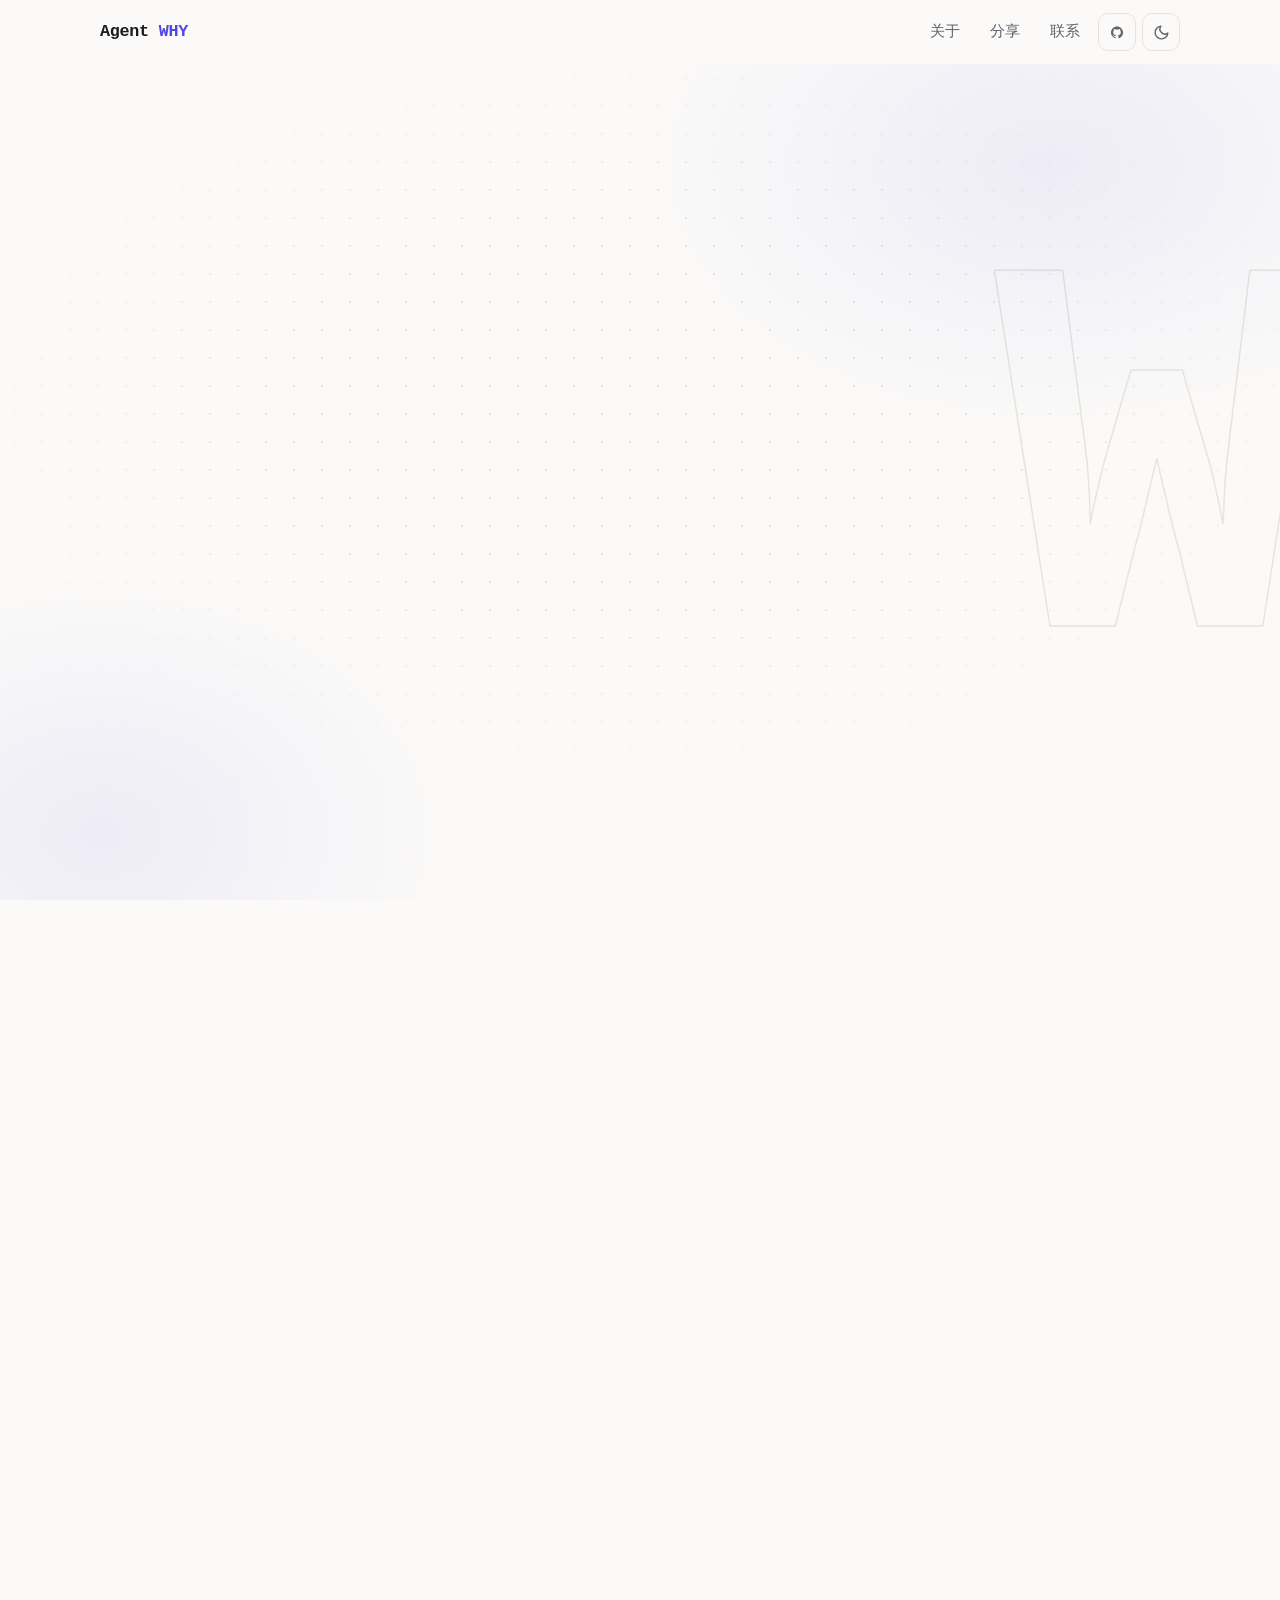
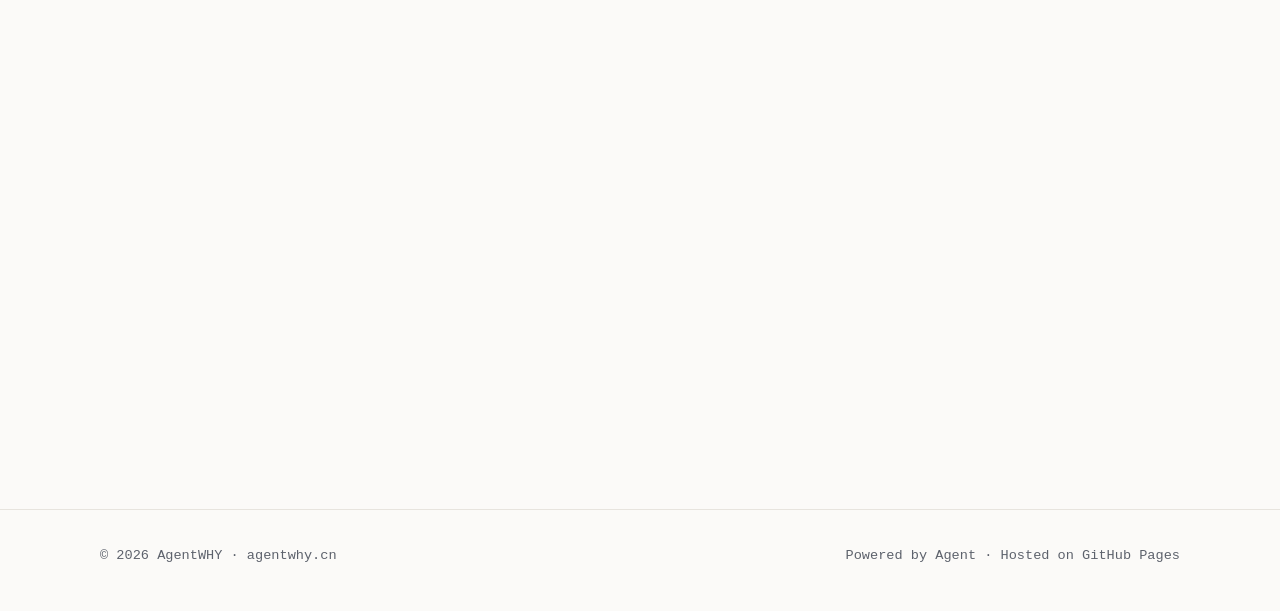
==== index.html @ 78f108d1 "footer: Handcrafted → Powered by Agent" ====
<!doctype html>
<html lang="zh-CN">
<head>
  <meta charset="utf-8">
  <meta name="viewport" content="width=device-width, initial-scale=1">

  <title>AgentWHY · 高效应用 AI 的实验与分享</title>
  <meta name="description" content="AgentWHY — 探索高效应用 AI 的实验项目：用法拆解、工作流实录与踩坑体会。">
  <meta name="author" content="whykits">

  <link rel="canonical" href="https://agentwhy.cn/">

  <!-- Open Graph / 分享卡片 -->
  <meta property="og:type" content="website">
  <meta property="og:site_name" content="AgentWHY">
  <meta property="og:title" content="AgentWHY · 高效应用 AI 的实验与分享">
  <meta property="og:description" content="用法拆解、工作流实录与踩坑体会，持续更新。">
  <meta property="og:url" content="https://agentwhy.cn/">
  <meta property="og:locale" content="zh_CN">
  <meta property="og:image" content="https://agentwhy.cn/assets/img/og.png">
  <meta name="twitter:card" content="summary_large_image">
  <meta name="twitter:title" content="AgentWHY · 高效应用 AI 的实验与分享">
  <meta name="twitter:description" content="用法拆解、工作流实录与踩坑体会，持续更新。">
  <meta name="twitter:image" content="https://agentwhy.cn/assets/img/og.png">

  <meta name="theme-color" content="#fbfaf8">

  <link rel="icon" type="image/svg+xml" href="assets/img/favicon.svg">
  <link rel="apple-touch-icon" href="assets/img/apple-touch-icon.png">

  <link rel="stylesheet" href="assets/css/style.css">

  <!-- 主题初始化（内联，避免闪烁） -->
  <script>
    (function () {
      var t = null;
      try { t = localStorage.getItem("theme"); } catch (e) {}
      if (t !== "light" && t !== "dark") {
        t = window.matchMedia("(prefers-color-scheme: dark)").matches
          ? "dark" : "light";
      }
      document.documentElement.dataset.theme = t;
    })();
  </script>
</head>

<body id="top">
  <a class="skip" href="#main">跳到主要内容</a>

  <!-- ================= 导航 ================= -->
  <header class="nav">
    <div class="container nav-inner">
      <a class="brand" href="#top" aria-label="AgentWHY 首页">
        Agent<span class="why">WHY</span>
      </a>

      <nav class="nav-links" aria-label="主导航">
        <a href="#about">关于</a>
        <a href="#share">分享</a>
        <a href="#contact">联系</a>

        <a class="icon-btn nav-gh" data-site="github" href="https://github.com/whykits/AgentWHY" target="_blank"
           rel="noopener" aria-label="GitHub 仓库">
          <svg viewBox="0 0 16 16" fill="currentColor" aria-hidden="true" focusable="false">
            <path d="M8 0C3.58 0 0 3.58 0 8c0 3.54 2.29 6.53 5.47 7.59.4.07.55-.17.55-.38 0-.19-.01-.82-.01-1.49-2.01.37-2.53-.49-2.69-.94-.09-.23-.48-.94-.82-1.13-.28-.15-.68-.52-.01-.53.63-.01 1.08.58 1.23.82.72 1.21 1.87.87 2.33.66.07-.52.28-.87.51-1.07-1.78-.2-3.64-.89-3.64-3.95 0-.87.31-1.59.82-2.15-.08-.2-.36-1.02.08-2.12 0 0 .67-.21 2.2.82.64-.18 1.32-.27 2-.27s1.36.09 2 .27c1.53-1.04 2.2-.82 2.2-.82.44 1.1.16 1.92.08 2.12.51.56.82 1.27.82 2.15 0 3.07-1.87 3.75-3.65 3.95.29.25.54.73.54 1.48 0 1.07-.01 1.93-.01 2.2 0 .21.15.46.55.38A8.01 8.01 0 0 0 16 8c0-4.42-3.58-8-8-8z"/>
          </svg>
        </a>

        <button class="icon-btn" id="themeToggle" type="button" aria-label="切换深浅色主题">
          <svg class="icon-moon" viewBox="0 0 24 24" fill="none" stroke="currentColor"
               stroke-width="2" stroke-linecap="round" stroke-linejoin="round"
               aria-hidden="true" focusable="false">
            <path d="M21 12.79A9 9 0 1 1 11.21 3 7 7 0 0 0 21 12.79z"/>
          </svg>
          <svg class="icon-sun" viewBox="0 0 24 24" fill="none" stroke="currentColor"
               stroke-width="2" stroke-linecap="round" stroke-linejoin="round"
               aria-hidden="true" focusable="false">
            <circle cx="12" cy="12" r="5"/>
            <path d="M12 1v2M12 21v2M4.22 4.22l1.42 1.42M18.36 18.36l1.42 1.42M1 12h2M21 12h2M4.22 19.78l1.42-1.42M18.36 5.64l1.42-1.42"/>
          </svg>
        </button>
      </nav>
    </div>
  </header>

  <main id="main">
    <!-- ================= Hero ================= -->
    <section class="hero">
      <div class="hero-mark mono" aria-hidden="true">W</div>
      <div class="container">
        <div class="hero-inner">
          <p class="hero-eyebrow mono reveal">
            <span class="status-dot" aria-hidden="true"></span>agentwhy.cn
          </p>

          <h1 class="hero-title reveal d1">Agent<em>WHY</em></h1>

          <p class="hero-sub reveal d2">
            一个探索「高效应用 AI」的实验项目。<br>
            记录用法、工作流，和踩过坑之后的体会。
          </p>

          <div class="hero-actions reveal d3">
            <a class="btn btn-primary" data-site="github" href="https://github.com/whykits/AgentWHY" target="_blank" rel="noopener">
              GitHub
              <svg viewBox="0 0 24 24" fill="none" stroke="currentColor" stroke-width="2.2"
                   stroke-linecap="round" stroke-linejoin="round" aria-hidden="true" focusable="false">
                <path d="M5 12h14M13 6l6 6-6 6"/>
              </svg>
            </a>
            <a class="btn btn-ghost" href="#about">
              了解更多
              <svg viewBox="0 0 24 24" fill="none" stroke="currentColor" stroke-width="2.2"
                   stroke-linecap="round" stroke-linejoin="round" aria-hidden="true" focusable="false">
                <path d="M12 5v14M5 12l7 7 7-7"/>
              </svg>
            </a>
          </div>
        </div>
      </div>
    </section>

    <!-- ================= 关于 ================= -->
    <section class="section" id="about">
      <div class="container">
        <p class="eyebrow mono reveal">01 / 关于</p>
        <h2 class="reveal">这是什么</h2>

        <!-- ✏️ 改文案：项目简介 -->
        <div class="about-grid">
          <div class="about-text reveal d1">
            <p class="lead">
              AgentWHY 是一个持续进行的实验：探索「怎样把 AI 用得更高效」，
              把真正有效的方法沉淀下来，分享出来。
            </p>
            <p>
              这里有用法拆解、工作流实录，也有踩坑之后的体会。
              不追热点，只记录跑得通、真能省时间的东西。
            </p>
          </div>

          <ul class="now-list reveal d2">
            <li>
              <span class="k mono">定位</span>
              <span class="v">高效应用 AI 的实验项目</span>
            </li>
            <li>
              <span class="k mono">性质</span>
              <span class="v">开源 · 持续更新</span>
            </li>
            <li>
              <span class="k mono">内容</span>
              <span class="v">用法 · 工作流 · 体会</span>
            </li>
          </ul>
        </div>
      </div>
    </section>

    <!-- ================= 分享 ================= -->
    <section class="section" id="share">
      <div class="container">
        <p class="eyebrow mono reveal">02 / 分享</p>
        <h2 class="reveal">用法与体会</h2>
        <p class="lead reveal">按主题整理，想到就写，跑通就发。</p>

        <!-- 分享卡片由 content.js 自动渲染，加内容改 content.js 即可 -->
        <div class="cards" id="cards"></div>
        <noscript>
          <p class="lead">分享内容请见
            <a href="https://github.com/whykits/AgentWHY" target="_blank" rel="noopener">GitHub 仓库</a>。
          </p>
        </noscript>
      </div>
    </section>

    <!-- ================= 联系 ================= -->
    <section class="section" id="contact">
      <div class="container">
        <p class="eyebrow mono reveal">03 / 联系</p>
        <h2 class="reveal">交流与反馈</h2>
        <p class="lead reveal">
          有更好的用法、想聊的体会，或发现了一个坑？欢迎邮件，也欢迎直接提 Issue。
        </p>

        <div class="email-box reveal d1">
          <span class="addr mono" data-site="email-text">hello@agentwhy.cn</span>
          <button class="copy-btn" id="copyEmail" type="button" data-email="hello@agentwhy.cn">
            <svg class="i-copy" viewBox="0 0 24 24" fill="none" stroke="currentColor"
                 stroke-width="2" stroke-linecap="round" stroke-linejoin="round"
                 aria-hidden="true" focusable="false">
              <rect x="9" y="9" width="12" height="12" rx="2"/>
              <path d="M5 15H4a2 2 0 0 1-2-2V4a2 2 0 0 1 2-2h9a2 2 0 0 1 2 2v1"/>
            </svg>
            <svg class="i-check" viewBox="0 0 24 24" fill="none" stroke="currentColor"
                 stroke-width="2.5" stroke-linecap="round" stroke-linejoin="round"
                 aria-hidden="true" focusable="false">
              <path d="M20 6L9 17l-5-5"/>
            </svg>
            <span class="copy-label">复制</span>
          </button>
        </div>

        <div class="contact-links reveal d2">
          <a class="btn btn-ghost" data-site="github" href="https://github.com/whykits/AgentWHY" target="_blank" rel="noopener">
            <svg viewBox="0 0 16 16" fill="currentColor" aria-hidden="true" focusable="false">
              <path d="M8 0C3.58 0 0 3.58 0 8c0 3.54 2.29 6.53 5.47 7.59.4.07.55-.17.55-.38 0-.19-.01-.82-.01-1.49-2.01.37-2.53-.49-2.69-.94-.09-.23-.48-.94-.82-1.13-.28-.15-.68-.52-.01-.53.63-.01 1.08.58 1.23.82.72 1.21 1.87.87 2.33.66.07-.52.28-.87.51-1.07-1.78-.2-3.64-.89-3.64-3.95 0-.87.31-1.59.82-2.15-.08-.2-.36-1.02.08-2.12 0 0 .67-.21 2.2.82.64-.18 1.32-.27 2-.27s1.36.09 2 .27c1.53-1.04 2.2-.82 2.2-.82.44 1.1.16 1.92.08 2.12.51.56.82 1.27.82 2.15 0 3.07-1.87 3.75-3.65 3.95.29.25.54.73.54 1.48 0 1.07-.01 1.93-.01 2.2 0 .21.15.46.55.38A8.01 8.01 0 0 0 16 8c0-4.42-3.58-8-8-8z"/>
            </svg>
            GitHub
          </a>
        </div>
      </div>
    </section>
  </main>

  <!-- ================= 页脚 ================= -->
  <footer class="footer">
    <div class="container footer-inner mono">
      <span>© <span id="year">2026</span> AgentWHY · agentwhy.cn</span>
      <span>Powered by Agent · Hosted on <a href="https://pages.github.com/" target="_blank"
            rel="noopener">GitHub Pages</a></span>
    </div>
  </footer>

  <script src="content.js"></script>
  <script src="assets/js/main.js"></script>
</body>
</html>
---- assets/css/style.css ----
/* ============================================================
   Agent WHY · agentwhy.cn
   简约大方 · 纯静态 · 无依赖
   ============================================================ */

/* ---------- 主题变量 ---------- */
:root {
  color-scheme: light;

  --bg: #fbfaf8;
  --bg-soft: #f2f0ec;
  --card: #ffffff;
  --text: #1a1c20;
  --text-2: #5d626c;
  --line: #e7e4de;

  --accent: #4f46e5;
  --accent-2: #9333ea;
  --grad: linear-gradient(120deg, var(--accent), var(--accent-2));
  --glow: rgba(79, 70, 229, 0.08);
  --dot: rgba(26, 28, 32, 0.10);

  --btn-inverse-bg: #1a1c20;
  --btn-inverse-fg: #fbfaf8;

  /* 导航终端图标（跟随明暗主题） */
  --icon-bg: #f7f7f4;
  --icon-bar: #e2e2dd;
  --icon-line: #c8c8c2;
  --icon-prompt: #26282d;

  --shadow-rest: 0 1px 2px rgba(23, 22, 20, 0.05);
  --shadow-lift: 0 18px 44px -14px rgba(23, 22, 20, 0.18);
}

[data-theme="dark"] {
  color-scheme: dark;

  --bg: #0f1013;
  --bg-soft: #17181d;
  --card: #14161a;
  --text: #eceded;
  --text-2: #9aa0ab;
  --line: #26282f;

  --accent: #818cf8;
  --accent-2: #c084fc;
  --glow: rgba(129, 140, 248, 0.09);
  --dot: rgba(236, 237, 239, 0.09);

  --btn-inverse-bg: #eceded;
  --btn-inverse-fg: #0f1013;

  /* 导航终端图标（跟随明暗主题） */
  --icon-bg: #26282d;
  --icon-bar: #3c3f46;
  --icon-line: #4a4d55;
  --icon-prompt: #e8eaf0;

  --shadow-rest: 0 1px 2px rgba(0, 0, 0, 0.3);
  --shadow-lift: 0 18px 44px -14px rgba(0, 0, 0, 0.55);
}

/* ---------- 基础 ---------- */
*,
*::before,
*::after { box-sizing: border-box; }

html {
  scroll-behavior: smooth;
  scroll-padding-top: 88px;
}

body {
  margin: 0;
  font-family: -apple-system, BlinkMacSystemFont, "Segoe UI", Roboto,
    "Helvetica Neue", Arial, "PingFang SC", "Hiragino Sans GB",
    "Microsoft YaHei", sans-serif;
  font-size: 16px;
  line-height: 1.75;
  background: var(--bg);
  color: var(--text);
  -webkit-font-smoothing: antialiased;
  text-rendering: optimizeLegibility;
  transition: background-color 0.35s ease, color 0.35s ease;
}

::selection { background: var(--accent); color: #fff; }

img, svg { display: inline-block; vertical-align: middle; }
a { color: inherit; text-decoration: none; }

h1, h2, h3 {
  margin: 0;
  font-weight: 700;
  letter-spacing: -0.02em;
  line-height: 1.25;
}

p { margin: 0; }

.mono {
  font-family: ui-monospace, SFMono-Regular, "SF Mono", Menlo, Consolas,
    "Liberation Mono", monospace;
}

.container {
  width: min(100% - 48px, 1080px);
  margin-inline: auto;
}

:focus-visible {
  outline: 2px solid var(--accent);
  outline-offset: 3px;
  border-radius: 6px;
}

/* 跳转链接（无障碍） */
.skip {
  position: fixed;
  top: -64px;
  left: 16px;
  z-index: 100;
  padding: 10px 18px;
  background: var(--accent);
  color: #fff;
  border-radius: 10px;
  font-size: 0.9rem;
  transition: top 0.25s ease;
}
.skip:focus { top: 12px; }

/* ---------- 顶部导航 ---------- */
.nav {
  position: fixed;
  inset: 0 0 auto 0;
  z-index: 50;
  height: 64px;
  transition: background-color 0.3s ease, border-color 0.3s ease,
    backdrop-filter 0.3s ease;
  border-bottom: 1px solid transparent;
}

.nav.scrolled {
  background: color-mix(in srgb, var(--bg) 82%, transparent);
  -webkit-backdrop-filter: saturate(1.6) blur(14px);
  backdrop-filter: saturate(1.6) blur(14px);
  border-bottom-color: var(--line);
}

.nav-inner {
  height: 64px;
  display: flex;
  align-items: center;
  justify-content: space-between;
  gap: 16px;
}

.brand {
  display: inline-flex;
  align-items: center;
  gap: 10px;
  font-family: ui-monospace, SFMono-Regular, "SF Mono", Menlo, Consolas,
    monospace;
  font-size: 1.05rem;
  font-weight: 700;
  letter-spacing: -0.02em;
  white-space: nowrap;
}
.brand .why { color: var(--accent); }

.nav-links {
  display: flex;
  align-items: center;
  gap: 6px;
  font-size: 0.92rem;
}

.nav-links a {
  padding: 8px 12px;
  border-radius: 10px;
  color: var(--text-2);
  white-space: nowrap;
  transition: color 0.2s ease, background-color 0.2s ease;
}
.nav-links a:hover { color: var(--text); background: var(--bg-soft); }

.icon-btn {
  display: inline-flex;
  align-items: center;
  justify-content: center;
  width: 38px;
  height: 38px;
  border: 1px solid var(--line);
  border-radius: 10px;
  background: transparent;
  color: var(--text-2);
  cursor: pointer;
  transition: color 0.2s ease, border-color 0.2s ease,
    background-color 0.2s ease, transform 0.2s ease;
}
.icon-btn:hover {
  color: var(--text);
  border-color: var(--text-2);
  background: var(--bg-soft);
  transform: translateY(-1px);
}
.icon-btn svg { width: 17px; height: 17px; }

/* 主题图标随模式切换 */
[data-theme="light"] .icon-sun { display: none; }
[data-theme="dark"] .icon-moon { display: none; }

/* ---------- Hero ---------- */
.hero {
  position: relative;
  min-height: calc(100svh - 64px);
  margin-top: 64px;
  display: flex;
  align-items: center;
  overflow: hidden;
}

/* 点阵背景 */
.hero::before {
  content: "";
  position: absolute;
  inset: 0;
  background-image: radial-gradient(var(--dot) 1px, transparent 1px);
  background-size: 28px 28px;
  -webkit-mask-image: radial-gradient(
    ellipse 90% 75% at 50% 42%,
    #000 25%,
    transparent 72%
  );
  mask-image: radial-gradient(
    ellipse 90% 75% at 50% 42%,
    #000 25%,
    transparent 72%
  );
  pointer-events: none;
}

/* 角落光晕 */
.hero::after {
  content: "";
  position: absolute;
  inset: 0;
  background:
    radial-gradient(640px 420px at 82% 12%, var(--glow), transparent 65%),
    radial-gradient(520px 380px at 8% 92%, var(--glow), transparent 68%);
  pointer-events: none;
}

.hero-inner {
  position: relative;
  z-index: 1;
  max-width: 780px;
  padding: 96px 0 112px;
}

/* 巨型问号水印 */
.hero-mark {
  position: absolute;
  right: -3vw;
  top: 50%;
  transform: translateY(-50%);
  z-index: 0;
  font-size: min(44vw, 540px);
  font-weight: 800;
  line-height: 1;
  color: transparent;
  -webkit-text-stroke: 1.5px var(--line);
  user-select: none;
  pointer-events: none;
  animation: float 10s ease-in-out infinite;
}
@supports not (-webkit-text-stroke: 1px black) {
  .hero-mark { color: var(--bg-soft); }
}

@keyframes float {
  0%, 100% { transform: translateY(-50%); }
  50% { transform: translateY(calc(-50% - 18px)); }
}

.hero-eyebrow {
  display: inline-flex;
  align-items: center;
  gap: 10px;
  font-size: 0.85rem;
  color: var(--text-2);
  letter-spacing: 0.02em;
}

.status-dot {
  width: 8px;
  height: 8px;
  border-radius: 50%;
  background: #34c98e;
  box-shadow: 0 0 0 0 rgba(52, 201, 142, 0.5);
  animation: pulse 2.4s ease-out infinite;
}
@keyframes pulse {
  0% { box-shadow: 0 0 0 0 rgba(52, 201, 142, 0.45); }
  70% { box-shadow: 0 0 0 10px rgba(52, 201, 142, 0); }
  100% { box-shadow: 0 0 0 0 rgba(52, 201, 142, 0); }
}

.hero-title {
  margin: 26px 0 22px;
  font-size: clamp(3rem, 8.5vw, 5.25rem);
  font-weight: 800;
  letter-spacing: -0.035em;
  line-height: 1.08;
}

.hero-title em {
  font-style: normal;
  background: var(--grad);
  -webkit-background-clip: text;
  background-clip: text;
  color: transparent;
}

.hero-sub {
  max-width: 560px;
  font-size: clamp(1.05rem, 2.2vw, 1.25rem);
  color: var(--text-2);
  line-height: 1.9;
}

.hero-actions {
  display: flex;
  flex-wrap: wrap;
  gap: 14px;
  margin-top: 40px;
}

/* ---------- 按钮 ---------- */
.btn {
  display: inline-flex;
  align-items: center;
  gap: 9px;
  padding: 12px 24px;
  border-radius: 12px;
  border: 1px solid transparent;
  font-size: 0.95rem;
  font-weight: 600;
  cursor: pointer;
  transition: transform 0.2s ease, box-shadow 0.2s ease,
    border-color 0.2s ease, background-color 0.2s ease, color 0.2s ease;
}
.btn svg { width: 16px; height: 16px; }

.btn-primary {
  background: var(--btn-inverse-bg);
  color: var(--btn-inverse-fg);
}
.btn-primary:hover {
  transform: translateY(-2px);
  box-shadow: var(--shadow-lift);
}

.btn-ghost {
  border-color: var(--line);
  color: var(--text);
  background: transparent;
}
.btn-ghost:hover {
  transform: translateY(-2px);
  border-color: var(--text-2);
  background: var(--bg-soft);
}

/* ---------- 区块通用 ---------- */
.section { padding: 108px 0 0; }
.section:last-of-type { padding-bottom: 40px; }

.eyebrow {
  display: flex;
  align-items: center;
  gap: 12px;
  font-size: 0.8rem;
  letter-spacing: 0.14em;
  color: var(--accent);
  text-transform: uppercase;
}
.eyebrow::before {
  content: "";
  width: 28px;
  height: 1.5px;
  background: currentColor;
  opacity: 0.6;
}

.section h2 {
  margin: 14px 0 18px;
  font-size: clamp(1.65rem, 3.4vw, 2.1rem);
  font-weight: 750;
}

.section .lead {
  max-width: 640px;
  color: var(--text-2);
}

/* ---------- 关于 ---------- */
.about-grid {
  display: grid;
  grid-template-columns: 1.5fr 1fr;
  gap: 56px;
  margin-top: 36px;
  align-items: start;
}

.about-text p + p { margin-top: 18px; }
.about-text .lead { color: var(--text); }
.about-text a {
  color: var(--accent);
  text-decoration: underline;
  text-decoration-thickness: 1px;
  text-underline-offset: 3px;
  transition: opacity 0.2s ease;
}
.about-text a:hover { opacity: 0.75; }

/* 「现在」清单 */
.now-list {
  list-style: none;
  margin: 0;
  padding: 0;
  border-top: 1px solid var(--line);
  font-size: 0.92rem;
}
.now-list li {
  display: flex;
  gap: 16px;
  padding: 15px 2px;
  border-bottom: 1px solid var(--line);
  line-height: 1.65;
}
.now-list .k {
  flex: none;
  width: 76px;
  color: var(--accent);
  font-size: 0.8rem;
  letter-spacing: 0.04em;
  padding-top: 2px;
}
.now-list .v { color: var(--text-2); }

/* ---------- 项目卡片 ---------- */
.cards {
  display: grid;
  grid-template-columns: repeat(auto-fit, minmax(260px, 1fr));
  gap: 18px;
  margin-top: 40px;
}

.card {
  display: flex;
  flex-direction: column;
  gap: 12px;
  padding: 26px 26px 22px;
  background: var(--card);
  border: 1px solid var(--line);
  border-radius: 18px;
  box-shadow: var(--shadow-rest);
  transition: transform 0.25s ease, box-shadow 0.25s ease,
    border-color 0.25s ease, background-color 0.35s ease;
}

.card:hover {
  transform: translateY(-4px);
  box-shadow: var(--shadow-lift);
  border-color: color-mix(in srgb, var(--accent) 32%, var(--line));
}

.card-top {
  display: flex;
  align-items: center;
  justify-content: space-between;
  gap: 12px;
}

.card h3 { font-size: 1.12rem; font-weight: 700; }

.card-arrow {
  color: var(--text-2);
  transition: transform 0.25s ease, color 0.25s ease;
}
.card:hover .card-arrow {
  transform: translate(3px, -3px);
  color: var(--accent);
}

.card p {
  color: var(--text-2);
  font-size: 0.93rem;
  line-height: 1.75;
  flex: 1;
}

.tags {
  display: flex;
  flex-wrap: wrap;
  gap: 8px;
  list-style: none;
  margin: 4px 0 0;
  padding: 0;
}
.tags li {
  padding: 3px 11px;
  border: 1px solid var(--line);
  border-radius: 999px;
  font-size: 0.72rem;
  color: var(--text-2);
  letter-spacing: 0.02em;
}

/* 占位卡片（虚线） */
.card--ghost {
  background: transparent;
  border-style: dashed;
  box-shadow: none;
  justify-content: center;
  text-align: center;
  min-height: 190px;
}
.card--ghost h3 { color: var(--text-2); font-weight: 600; }
.card--ghost:hover { border-color: var(--accent); }

/* ---------- 联系 ---------- */
.email-box {
  display: inline-flex;
  align-items: center;
  gap: 8px;
  margin-top: 32px;
  padding: 8px 8px 8px 22px;
  border: 1px solid var(--line);
  border-radius: 14px;
  background: var(--card);
  box-shadow: var(--shadow-rest);
  flex-wrap: wrap;
}

.email-box .addr {
  font-size: clamp(1rem, 2.6vw, 1.2rem);
  letter-spacing: 0.01em;
}

.copy-btn {
  display: inline-flex;
  align-items: center;
  gap: 8px;
  padding: 10px 16px;
  border: none;
  border-radius: 10px;
  background: var(--btn-inverse-bg);
  color: var(--btn-inverse-fg);
  font-size: 0.85rem;
  font-weight: 600;
  cursor: pointer;
  transition: transform 0.2s ease, box-shadow 0.2s ease, opacity 0.2s ease;
}
.copy-btn:hover { transform: translateY(-1px); box-shadow: var(--shadow-lift); }
.copy-btn.copied { background: #1f9d70; color: #fff; }
.copy-btn svg { width: 15px; height: 15px; }
.copy-btn .i-check { display: none; }
.copy-btn.copied .i-copy { display: none; }
.copy-btn.copied .i-check { display: inline-block; }

.contact-links {
  display: flex;
  flex-wrap: wrap;
  gap: 14px;
  margin-top: 26px;
}

/* ---------- 页脚 ---------- */
.footer {
  margin-top: 108px;
  border-top: 1px solid var(--line);
  padding: 34px 0 44px;
}
.footer-inner {
  display: flex;
  flex-wrap: wrap;
  justify-content: space-between;
  gap: 10px;
  font-size: 0.85rem;
  color: var(--text-2);
}
.footer a:hover { color: var(--text); }

/* ---------- 入场动画 ---------- */
.reveal {
  opacity: 0;
  transform: translateY(26px);
  transition: opacity 0.7s cubic-bezier(0.2, 0.6, 0.2, 1),
    transform 0.7s cubic-bezier(0.2, 0.6, 0.2, 1);
}
.reveal.in { opacity: 1; transform: none; }
.reveal.d1 { transition-delay: 0.08s; }
.reveal.d2 { transition-delay: 0.16s; }
.reveal.d3 { transition-delay: 0.24s; }

/* ---------- 404 ---------- */
.page-404 {
  min-height: 100svh;
  display: flex;
  align-items: center;
  justify-content: center;
  text-align: center;
  padding: 120px 24px 60px;
}
.page-404 .code {
  font-size: clamp(4.5rem, 14vw, 7rem);
  font-weight: 800;
  letter-spacing: -0.04em;
  background: var(--grad);
  -webkit-background-clip: text;
  background-clip: text;
  color: transparent;
  line-height: 1.1;
}
.page-404 h1 { margin: 10px 0 14px; font-size: 1.5rem; }
.page-404 p { color: var(--text-2); margin-bottom: 30px; }

/* ---------- 响应式 ---------- */
@media (max-width: 820px) {
  .about-grid { grid-template-columns: 1fr; gap: 36px; }
  .hero-mark { font-size: 62vw; right: -12vw; opacity: 0.75; }
}

@media (max-width: 600px) {
  .container { width: min(100% - 40px, 1080px); }
  .brand { font-size: 0.95rem; gap: 8px; }
  .brand svg { width: 22px; height: 22px; }
  .nav-links { font-size: 0.85rem; gap: 2px; }
  .nav-links a { padding: 7px 7px; }
  .icon-btn { width: 34px; height: 34px; }
  .section { padding-top: 84px; }
  .footer { margin-top: 84px; }
  .hero-inner { padding: 72px 0 88px; }
  .email-box { width: 100%; justify-content: space-between; }
}

@media (max-width: 430px) {
  /* 极窄屏幕：隐藏导航里的 GitHub 图标（首屏与联系区仍有入口） */
  .nav-gh { display: none; }
  .nav-links a { padding: 7px 6px; }
}

/* ---------- 动效偏好 ---------- */
@media (prefers-reduced-motion: reduce) {
  html { scroll-behavior: auto; }
  *, *::before, *::after {
    animation-duration: 0.01ms !important;
    animation-iteration-count: 1 !important;
    transition-duration: 0.01ms !important;
  }
  .reveal { opacity: 1; transform: none; }
}
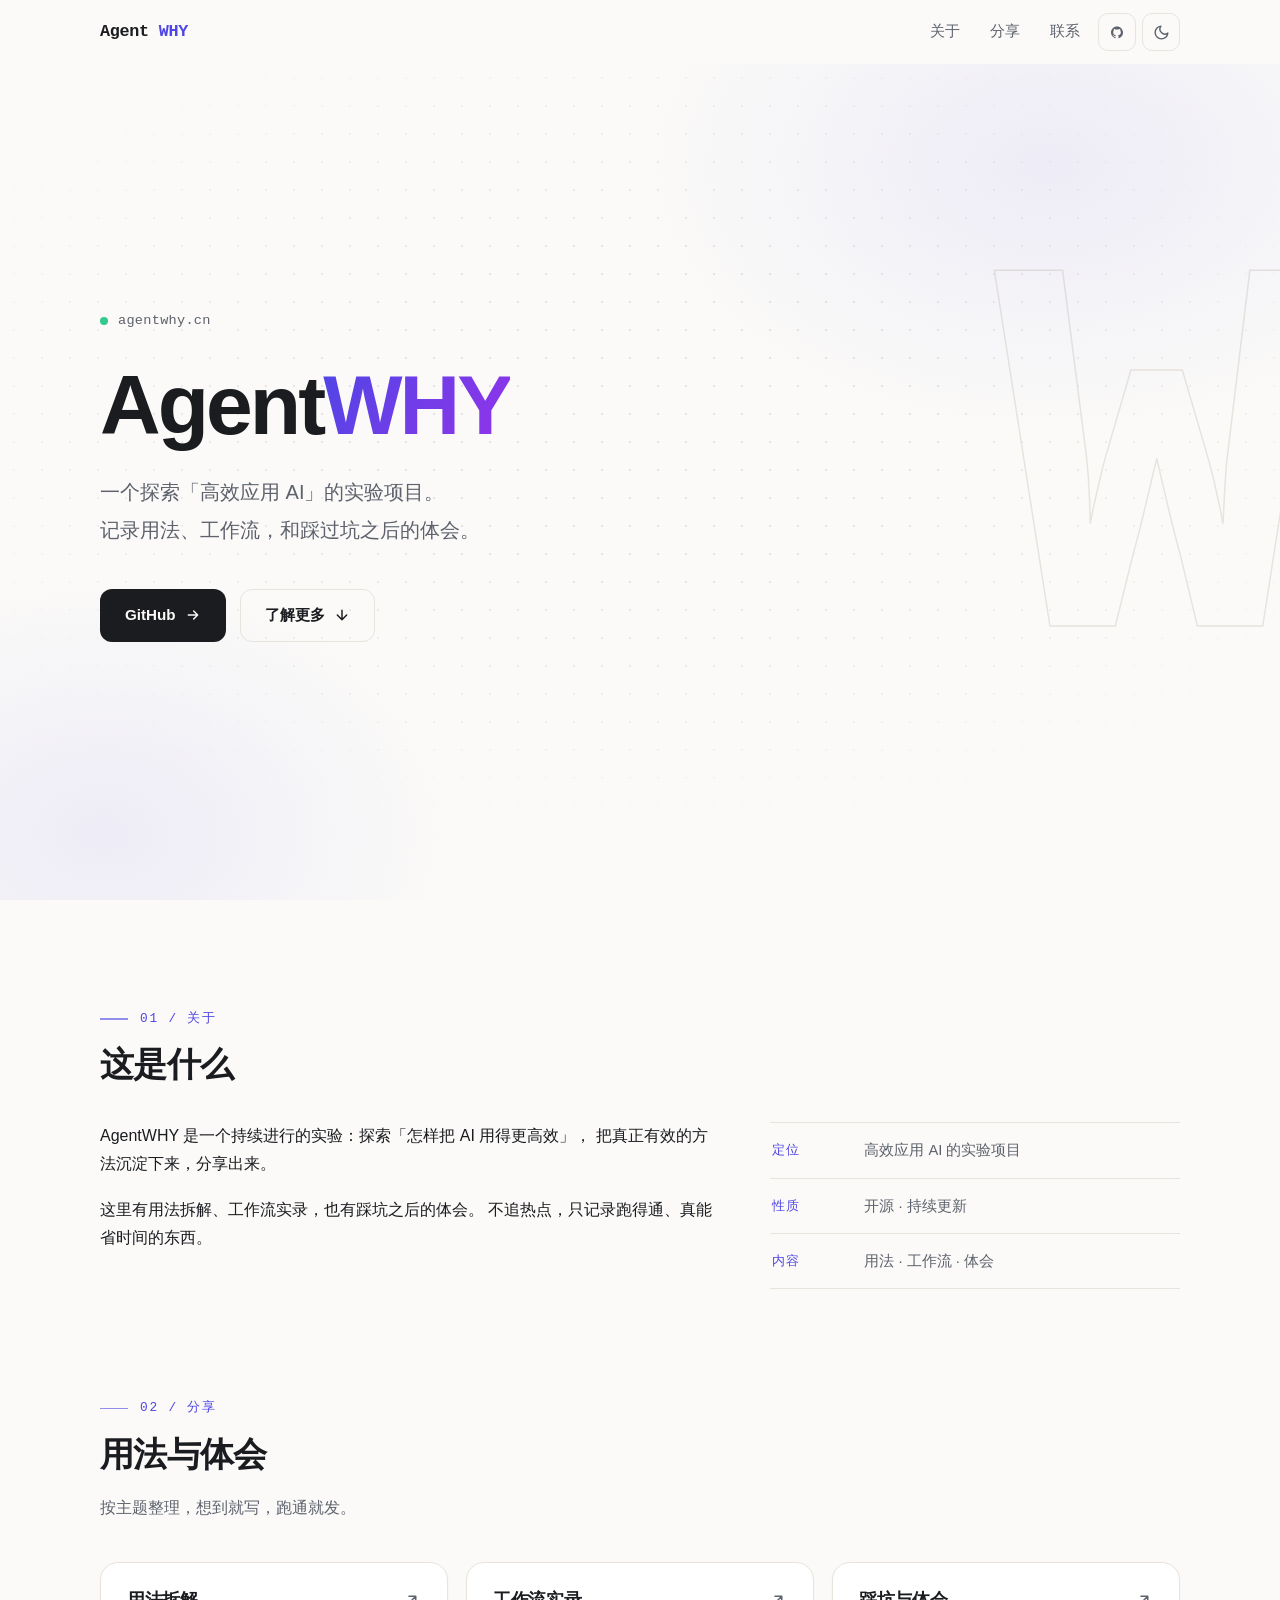
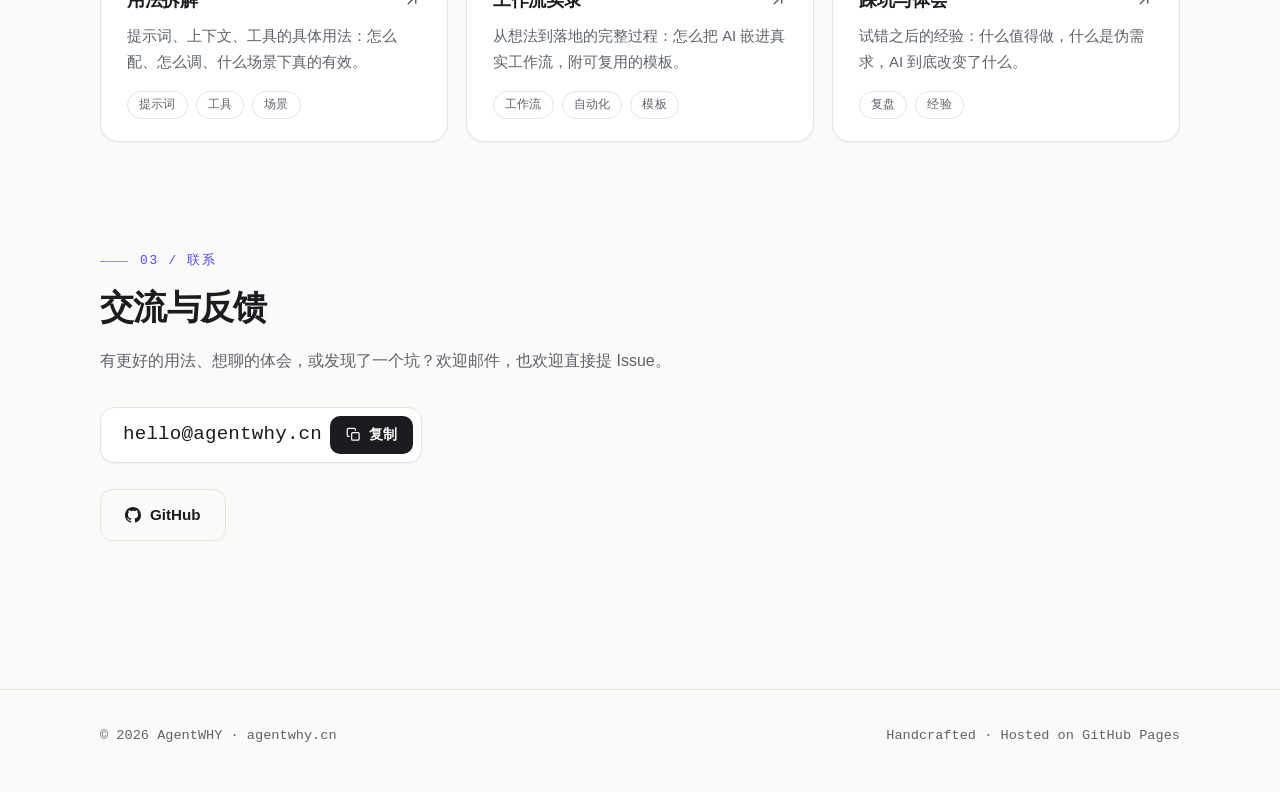
==== commit d95e57a5: "refactor: content.js 内容与结构分离；纯文字 wordmark；GitHub 链接统一指向项目仓库" ====
--- a/index.html
+++ b/index.html
@@ -217,7 +217,7 @@
   <footer class="footer">
     <div class="container footer-inner mono">
       <span>© <span id="year">2026</span> AgentWHY · agentwhy.cn</span>
-      <span>Powered by Agent · Hosted on <a href="https://pages.github.com/" target="_blank"
+      <span>Handcrafted · Hosted on <a href="https://pages.github.com/" target="_blank"
             rel="noopener">GitHub Pages</a></span>
     </div>
   </footer>
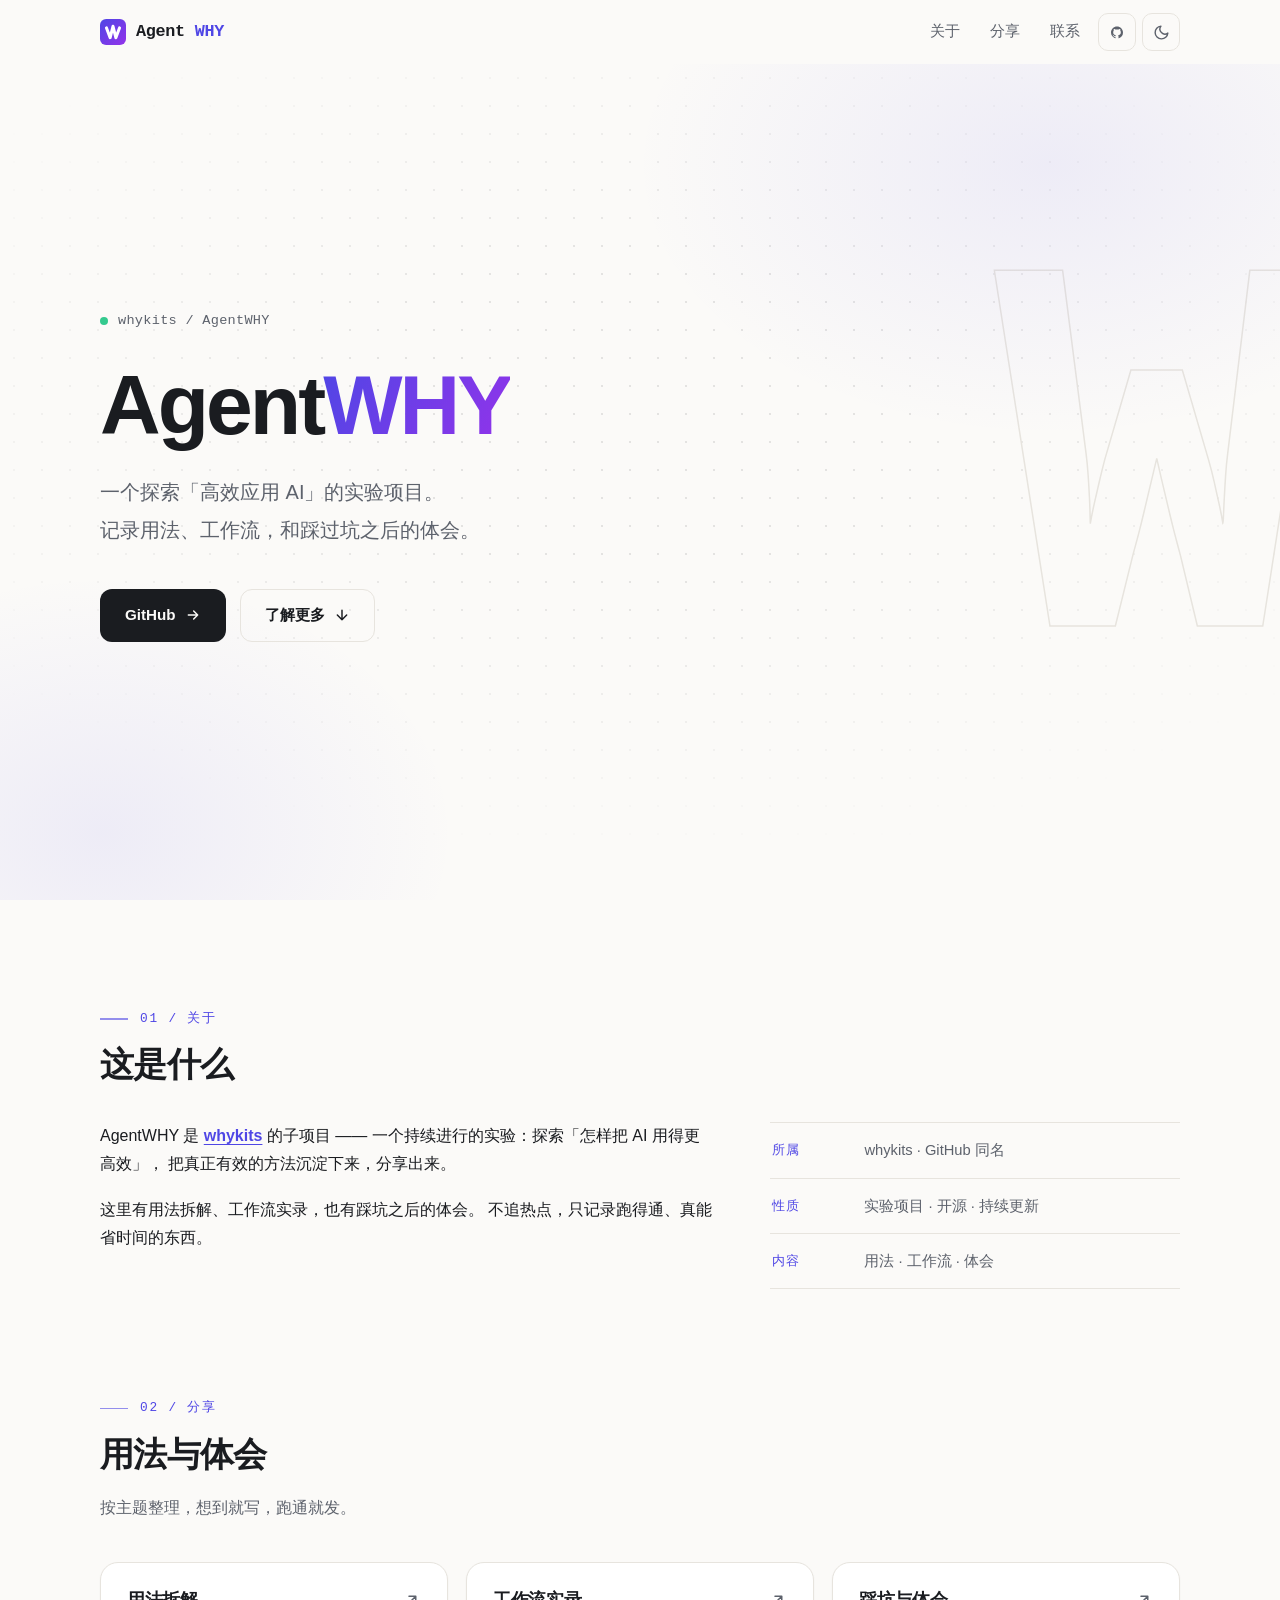
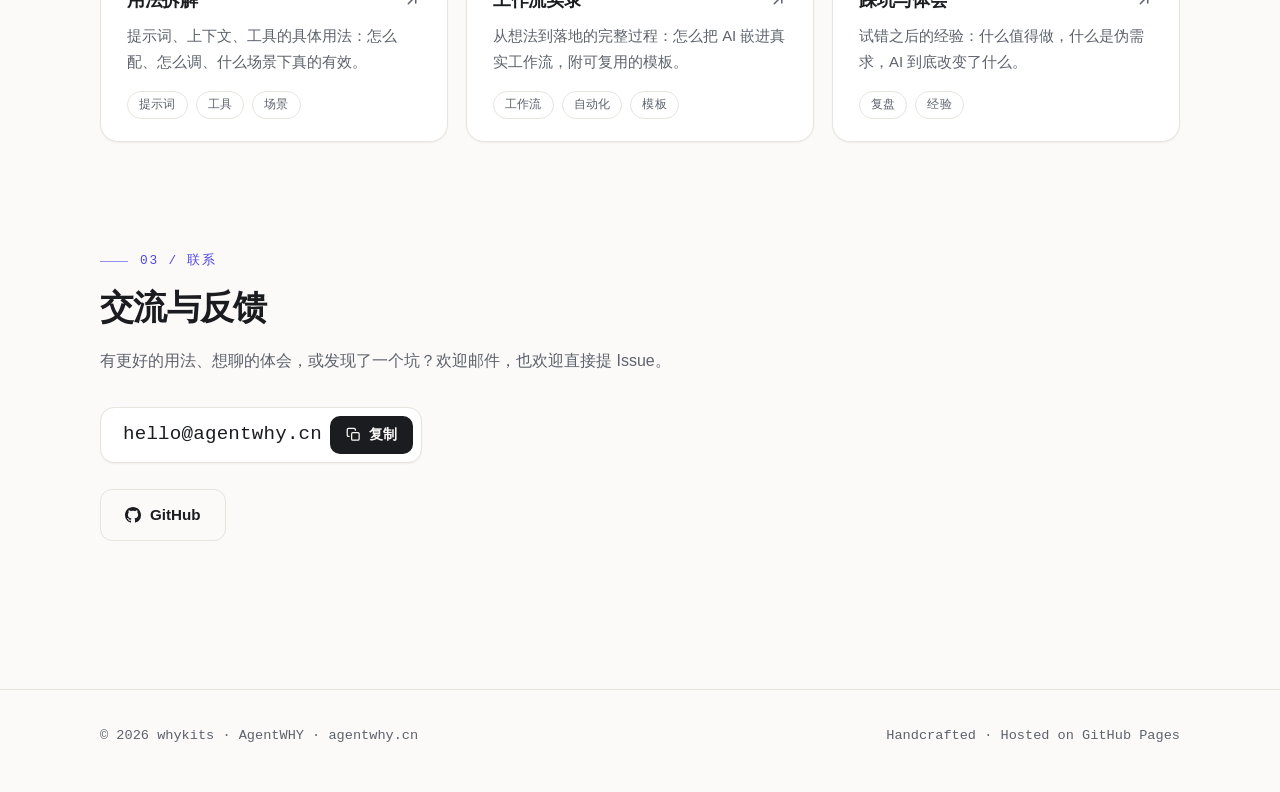
==== commit d038156c: "brand: 全站统一 AgentWHY 大小写，新 W 字母标识替换问号" ====
--- a/index.html
+++ b/index.html
@@ -5,7 +5,7 @@
   <meta name="viewport" content="width=device-width, initial-scale=1">
 
   <title>AgentWHY · 高效应用 AI 的实验与分享</title>
-  <meta name="description" content="AgentWHY — 探索高效应用 AI 的实验项目：用法拆解、工作流实录与踩坑体会。">
+  <meta name="description" content="AgentWHY（whykits 子项目）— 探索高效应用 AI 的实验项目：用法拆解、工作流实录与踩坑体会。">
   <meta name="author" content="whykits">
 
   <link rel="canonical" href="https://agentwhy.cn/">
@@ -14,13 +14,13 @@
   <meta property="og:type" content="website">
   <meta property="og:site_name" content="AgentWHY">
   <meta property="og:title" content="AgentWHY · 高效应用 AI 的实验与分享">
-  <meta property="og:description" content="用法拆解、工作流实录与踩坑体会，持续更新。">
+  <meta property="og:description" content="whykits 子项目 · 用法拆解、工作流实录与踩坑体会，持续更新。">
   <meta property="og:url" content="https://agentwhy.cn/">
   <meta property="og:locale" content="zh_CN">
   <meta property="og:image" content="https://agentwhy.cn/assets/img/og.png">
   <meta name="twitter:card" content="summary_large_image">
   <meta name="twitter:title" content="AgentWHY · 高效应用 AI 的实验与分享">
-  <meta name="twitter:description" content="用法拆解、工作流实录与踩坑体会，持续更新。">
+  <meta name="twitter:description" content="whykits 子项目 · 用法拆解、工作流实录与踩坑体会，持续更新。">
   <meta name="twitter:image" content="https://agentwhy.cn/assets/img/og.png">
 
   <meta name="theme-color" content="#fbfaf8">
@@ -51,6 +51,18 @@
   <header class="nav">
     <div class="container nav-inner">
       <a class="brand" href="#top" aria-label="AgentWHY 首页">
+        <svg width="26" height="26" viewBox="0 0 64 64" aria-hidden="true" focusable="false">
+          <defs>
+            <linearGradient id="logoG" x1="0" y1="0" x2="1" y2="1">
+              <stop offset="0" stop-color="#4f46e5"/>
+              <stop offset="1" stop-color="#9333ea"/>
+            </linearGradient>
+          </defs>
+          <rect width="64" height="64" rx="15" fill="url(#logoG)"/>
+          <polyline points="16,22 25,46 32,18 39,46 48,22"
+                    fill="none" stroke="#fff" stroke-width="7.5"
+                    stroke-linecap="round" stroke-linejoin="round"/>
+        </svg>
         Agent<span class="why">WHY</span>
       </a>
 
@@ -59,8 +71,9 @@
         <a href="#share">分享</a>
         <a href="#contact">联系</a>
 
-        <a class="icon-btn nav-gh" data-site="github" href="https://github.com/whykits/AgentWHY" target="_blank"
-           rel="noopener" aria-label="GitHub 仓库">
+        <!-- GitHub 组织：whykits（如有不同请替换） -->
+        <a class="icon-btn nav-gh" href="https://github.com/whykits" target="_blank"
+           rel="noopener" aria-label="GitHub 主页">
           <svg viewBox="0 0 16 16" fill="currentColor" aria-hidden="true" focusable="false">
             <path d="M8 0C3.58 0 0 3.58 0 8c0 3.54 2.29 6.53 5.47 7.59.4.07.55-.17.55-.38 0-.19-.01-.82-.01-1.49-2.01.37-2.53-.49-2.69-.94-.09-.23-.48-.94-.82-1.13-.28-.15-.68-.52-.01-.53.63-.01 1.08.58 1.23.82.72 1.21 1.87.87 2.33.66.07-.52.28-.87.51-1.07-1.78-.2-3.64-.89-3.64-3.95 0-.87.31-1.59.82-2.15-.08-.2-.36-1.02.08-2.12 0 0 .67-.21 2.2.82.64-.18 1.32-.27 2-.27s1.36.09 2 .27c1.53-1.04 2.2-.82 2.2-.82.44 1.1.16 1.92.08 2.12.51.56.82 1.27.82 2.15 0 3.07-1.87 3.75-3.65 3.95.29.25.54.73.54 1.48 0 1.07-.01 1.93-.01 2.2 0 .21.15.46.55.38A8.01 8.01 0 0 0 16 8c0-4.42-3.58-8-8-8z"/>
           </svg>
@@ -90,7 +103,7 @@
       <div class="container">
         <div class="hero-inner">
           <p class="hero-eyebrow mono reveal">
-            <span class="status-dot" aria-hidden="true"></span>agentwhy.cn
+            <span class="status-dot" aria-hidden="true"></span>whykits / AgentWHY
           </p>
 
           <h1 class="hero-title reveal d1">Agent<em>WHY</em></h1>
@@ -101,7 +114,8 @@
           </p>
 
           <div class="hero-actions reveal d3">
-            <a class="btn btn-primary" data-site="github" href="https://github.com/whykits/AgentWHY" target="_blank" rel="noopener">
+            <!-- 子项目仓库：whykits/AgentWHY（如有不同请替换） -->
+            <a class="btn btn-primary" href="https://github.com/whykits/AgentWHY" target="_blank" rel="noopener">
               GitHub
               <svg viewBox="0 0 24 24" fill="none" stroke="currentColor" stroke-width="2.2"
                    stroke-linecap="round" stroke-linejoin="round" aria-hidden="true" focusable="false">
@@ -126,11 +140,12 @@
         <p class="eyebrow mono reveal">01 / 关于</p>
         <h2 class="reveal">这是什么</h2>
 
-        <!-- ✏️ 改文案：项目简介 -->
         <div class="about-grid">
           <div class="about-text reveal d1">
             <p class="lead">
-              AgentWHY 是一个持续进行的实验：探索「怎样把 AI 用得更高效」，
+              AgentWHY 是 <a href="https://github.com/whykits" target="_blank"
+              rel="noopener"><strong>whykits</strong></a> 的子项目 ——
+              一个持续进行的实验：探索「怎样把 AI 用得更高效」，
               把真正有效的方法沉淀下来，分享出来。
             </p>
             <p>
@@ -141,12 +156,12 @@
 
           <ul class="now-list reveal d2">
             <li>
-              <span class="k mono">定位</span>
-              <span class="v">高效应用 AI 的实验项目</span>
+              <span class="k mono">所属</span>
+              <span class="v">whykits · GitHub 同名</span>
             </li>
             <li>
               <span class="k mono">性质</span>
-              <span class="v">开源 · 持续更新</span>
+              <span class="v">实验项目 · 开源 · 持续更新</span>
             </li>
             <li>
               <span class="k mono">内容</span>
@@ -164,13 +179,53 @@
         <h2 class="reveal">用法与体会</h2>
         <p class="lead reveal">按主题整理，想到就写，跑通就发。</p>
 
-        <!-- 分享卡片由 content.js 自动渲染，加内容改 content.js 即可 -->
-        <div class="cards" id="cards"></div>
-        <noscript>
-          <p class="lead">分享内容请见
-            <a href="https://github.com/whykits/AgentWHY" target="_blank" rel="noopener">GitHub 仓库</a>。
-          </p>
-        </noscript>
+        <div class="cards">
+          <!-- 各卡片默认指向子项目仓库，换成文章/文档地址即可 -->
+          <a class="card reveal d1" href="https://github.com/whykits/AgentWHY" target="_blank" rel="noopener">
+            <div class="card-top">
+              <h3>用法拆解</h3>
+              <svg class="card-arrow" width="18" height="18" viewBox="0 0 24 24" fill="none"
+                   stroke="currentColor" stroke-width="2" stroke-linecap="round"
+                   stroke-linejoin="round" aria-hidden="true" focusable="false">
+                <path d="M7 17L17 7M8 7h9v9"/>
+              </svg>
+            </div>
+            <p>提示词、上下文、工具的具体用法：怎么配、怎么调、什么场景下真的有效。</p>
+            <ul class="tags mono">
+              <li>提示词</li><li>工具</li><li>场景</li>
+            </ul>
+          </a>
+
+          <a class="card reveal d2" href="https://github.com/whykits/AgentWHY" target="_blank" rel="noopener">
+            <div class="card-top">
+              <h3>工作流实录</h3>
+              <svg class="card-arrow" width="18" height="18" viewBox="0 0 24 24" fill="none"
+                   stroke="currentColor" stroke-width="2" stroke-linecap="round"
+                   stroke-linejoin="round" aria-hidden="true" focusable="false">
+                <path d="M7 17L17 7M8 7h9v9"/>
+              </svg>
+            </div>
+            <p>从想法到落地的完整过程：怎么把 AI 嵌进真实工作流，附可复用的模板。</p>
+            <ul class="tags mono">
+              <li>工作流</li><li>自动化</li><li>模板</li>
+            </ul>
+          </a>
+
+          <a class="card reveal d3" href="https://github.com/whykits/AgentWHY" target="_blank" rel="noopener">
+            <div class="card-top">
+              <h3>踩坑与体会</h3>
+              <svg class="card-arrow" width="18" height="18" viewBox="0 0 24 24" fill="none"
+                   stroke="currentColor" stroke-width="2" stroke-linecap="round"
+                   stroke-linejoin="round" aria-hidden="true" focusable="false">
+                <path d="M7 17L17 7M8 7h9v9"/>
+              </svg>
+            </div>
+            <p>试错之后的经验：什么值得做，什么是伪需求，AI 到底改变了什么。</p>
+            <ul class="tags mono">
+              <li>复盘</li><li>经验</li>
+            </ul>
+          </a>
+        </div>
       </div>
     </section>
 
@@ -184,7 +239,7 @@
         </p>
 
         <div class="email-box reveal d1">
-          <span class="addr mono" data-site="email-text">hello@agentwhy.cn</span>
+          <span class="addr mono">hello@agentwhy.cn</span>
           <button class="copy-btn" id="copyEmail" type="button" data-email="hello@agentwhy.cn">
             <svg class="i-copy" viewBox="0 0 24 24" fill="none" stroke="currentColor"
                  stroke-width="2" stroke-linecap="round" stroke-linejoin="round"
@@ -202,7 +257,8 @@
         </div>
 
         <div class="contact-links reveal d2">
-          <a class="btn btn-ghost" data-site="github" href="https://github.com/whykits/AgentWHY" target="_blank" rel="noopener">
+          <!-- GitHub 组织：whykits（如有不同请替换） -->
+          <a class="btn btn-ghost" href="https://github.com/whykits" target="_blank" rel="noopener">
             <svg viewBox="0 0 16 16" fill="currentColor" aria-hidden="true" focusable="false">
               <path d="M8 0C3.58 0 0 3.58 0 8c0 3.54 2.29 6.53 5.47 7.59.4.07.55-.17.55-.38 0-.19-.01-.82-.01-1.49-2.01.37-2.53-.49-2.69-.94-.09-.23-.48-.94-.82-1.13-.28-.15-.68-.52-.01-.53.63-.01 1.08.58 1.23.82.72 1.21 1.87.87 2.33.66.07-.52.28-.87.51-1.07-1.78-.2-3.64-.89-3.64-3.95 0-.87.31-1.59.82-2.15-.08-.2-.36-1.02.08-2.12 0 0 .67-.21 2.2.82.64-.18 1.32-.27 2-.27s1.36.09 2 .27c1.53-1.04 2.2-.82 2.2-.82.44 1.1.16 1.92.08 2.12.51.56.82 1.27.82 2.15 0 3.07-1.87 3.75-3.65 3.95.29.25.54.73.54 1.48 0 1.07-.01 1.93-.01 2.2 0 .21.15.46.55.38A8.01 8.01 0 0 0 16 8c0-4.42-3.58-8-8-8z"/>
             </svg>
@@ -216,13 +272,12 @@
   <!-- ================= 页脚 ================= -->
   <footer class="footer">
     <div class="container footer-inner mono">
-      <span>© <span id="year">2026</span> AgentWHY · agentwhy.cn</span>
+      <span>© <span id="year">2026</span> whykits · AgentWHY · agentwhy.cn</span>
       <span>Handcrafted · Hosted on <a href="https://pages.github.com/" target="_blank"
             rel="noopener">GitHub Pages</a></span>
     </div>
   </footer>
 
-  <script src="content.js"></script>
   <script src="assets/js/main.js"></script>
 </body>
 </html>
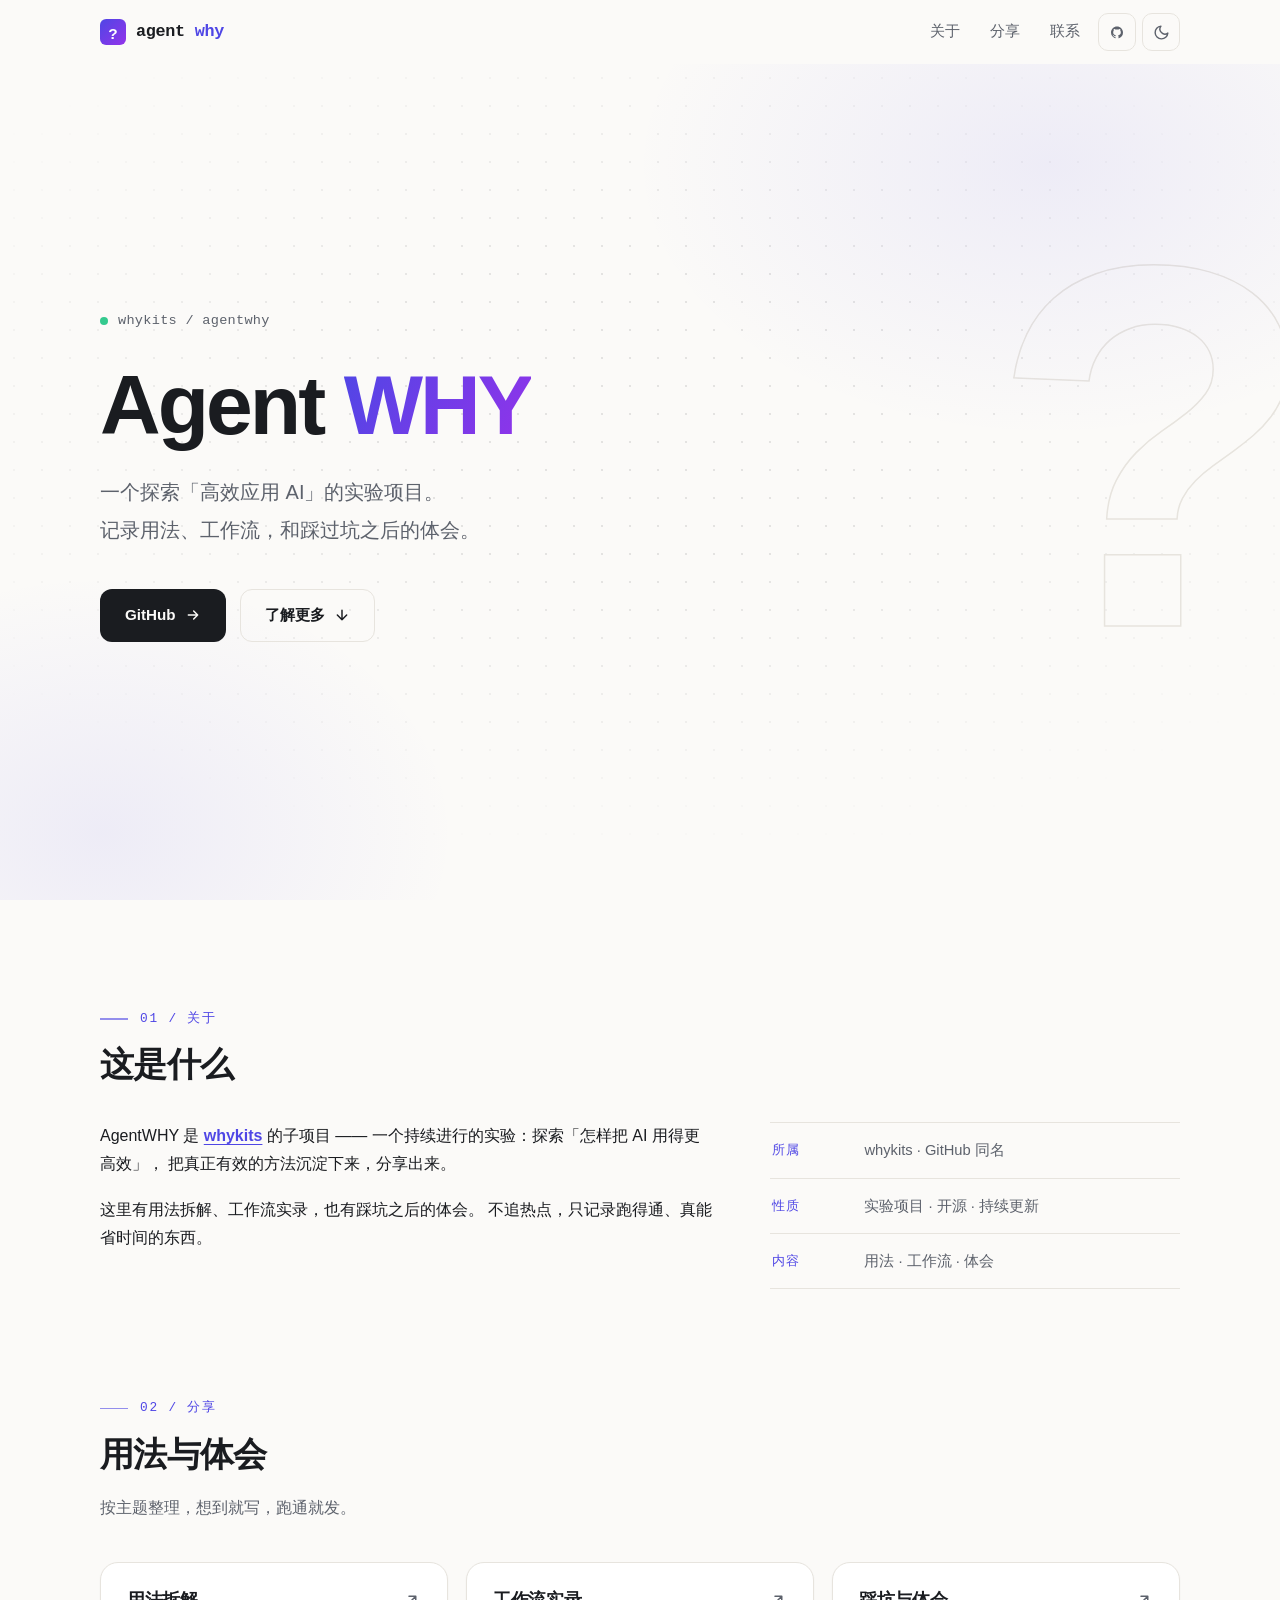
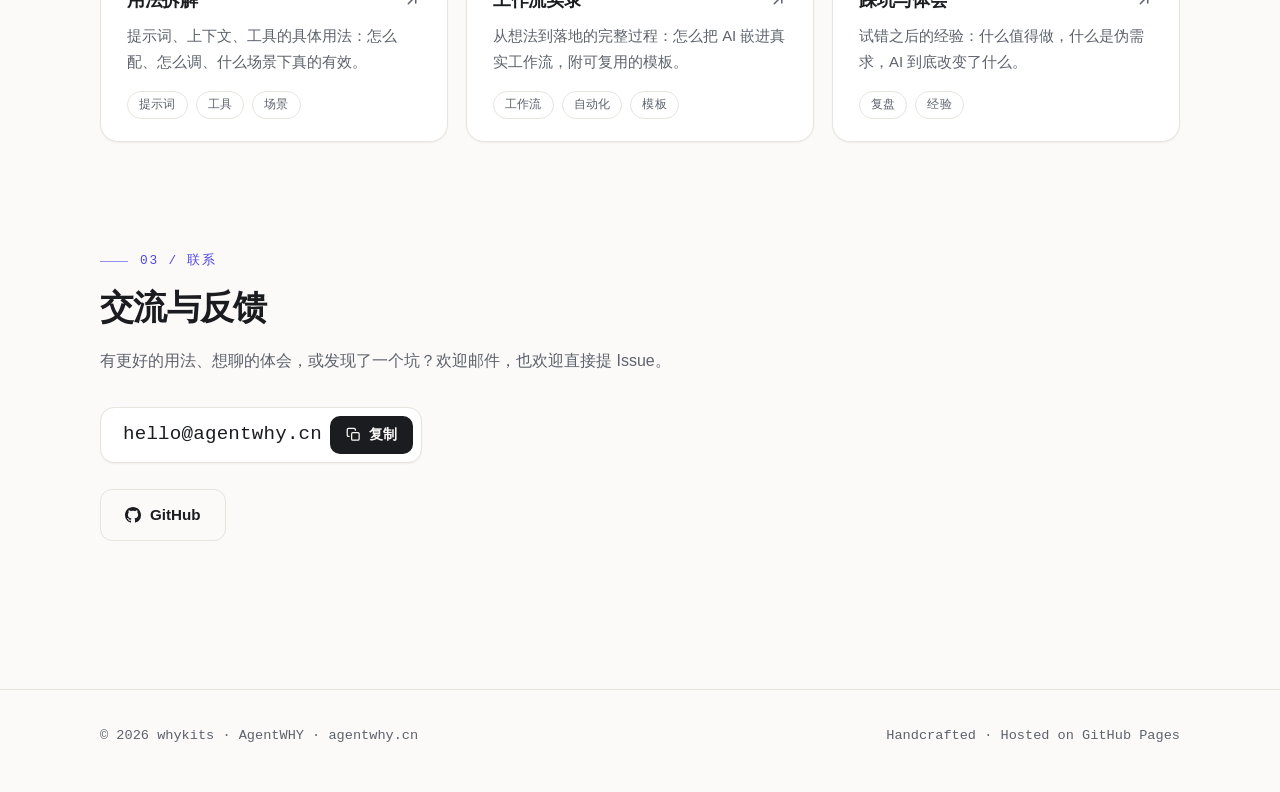
==== commit 61f6356f: "copy: 重定位为 whykits 子项目 AgentWHY 的项目主页（用法分享与体会）" ====
--- a/index.html
+++ b/index.html
@@ -59,11 +59,11 @@
             </linearGradient>
           </defs>
           <rect width="64" height="64" rx="15" fill="url(#logoG)"/>
-          <polyline points="16,22 25,46 32,18 39,46 48,22"
-                    fill="none" stroke="#fff" stroke-width="7.5"
-                    stroke-linecap="round" stroke-linejoin="round"/>
+          <text x="32" y="35" font-size="38" font-weight="700" fill="#fff"
+                text-anchor="middle" dominant-baseline="central"
+                font-family="-apple-system, 'PingFang SC', sans-serif">?</text>
         </svg>
-        Agent<span class="why">WHY</span>
+        agent<span class="why">why</span>
       </a>
 
       <nav class="nav-links" aria-label="主导航">
@@ -99,14 +99,14 @@
   <main id="main">
     <!-- ================= Hero ================= -->
     <section class="hero">
-      <div class="hero-mark mono" aria-hidden="true">W</div>
+      <div class="hero-mark mono" aria-hidden="true">?</div>
       <div class="container">
         <div class="hero-inner">
           <p class="hero-eyebrow mono reveal">
-            <span class="status-dot" aria-hidden="true"></span>whykits / AgentWHY
+            <span class="status-dot" aria-hidden="true"></span>whykits / agentwhy
           </p>
 
-          <h1 class="hero-title reveal d1">Agent<em>WHY</em></h1>
+          <h1 class="hero-title reveal d1">Agent <em>WHY</em></h1>
 
           <p class="hero-sub reveal d2">
             一个探索「高效应用 AI」的实验项目。<br>
--- a/assets/css/style.css
+++ b/assets/css/style.css
@@ -23,12 +23,6 @@
   --btn-inverse-bg: #1a1c20;
   --btn-inverse-fg: #fbfaf8;
 
-  /* 导航终端图标（跟随明暗主题） */
-  --icon-bg: #f7f7f4;
-  --icon-bar: #e2e2dd;
-  --icon-line: #c8c8c2;
-  --icon-prompt: #26282d;
-
   --shadow-rest: 0 1px 2px rgba(23, 22, 20, 0.05);
   --shadow-lift: 0 18px 44px -14px rgba(23, 22, 20, 0.18);
 }
@@ -50,12 +44,6 @@
 
   --btn-inverse-bg: #eceded;
   --btn-inverse-fg: #0f1013;
-
-  /* 导航终端图标（跟随明暗主题） */
-  --icon-bg: #26282d;
-  --icon-bar: #3c3f46;
-  --icon-line: #4a4d55;
-  --icon-prompt: #e8eaf0;
 
   --shadow-rest: 0 1px 2px rgba(0, 0, 0, 0.3);
   --shadow-lift: 0 18px 44px -14px rgba(0, 0, 0, 0.55);
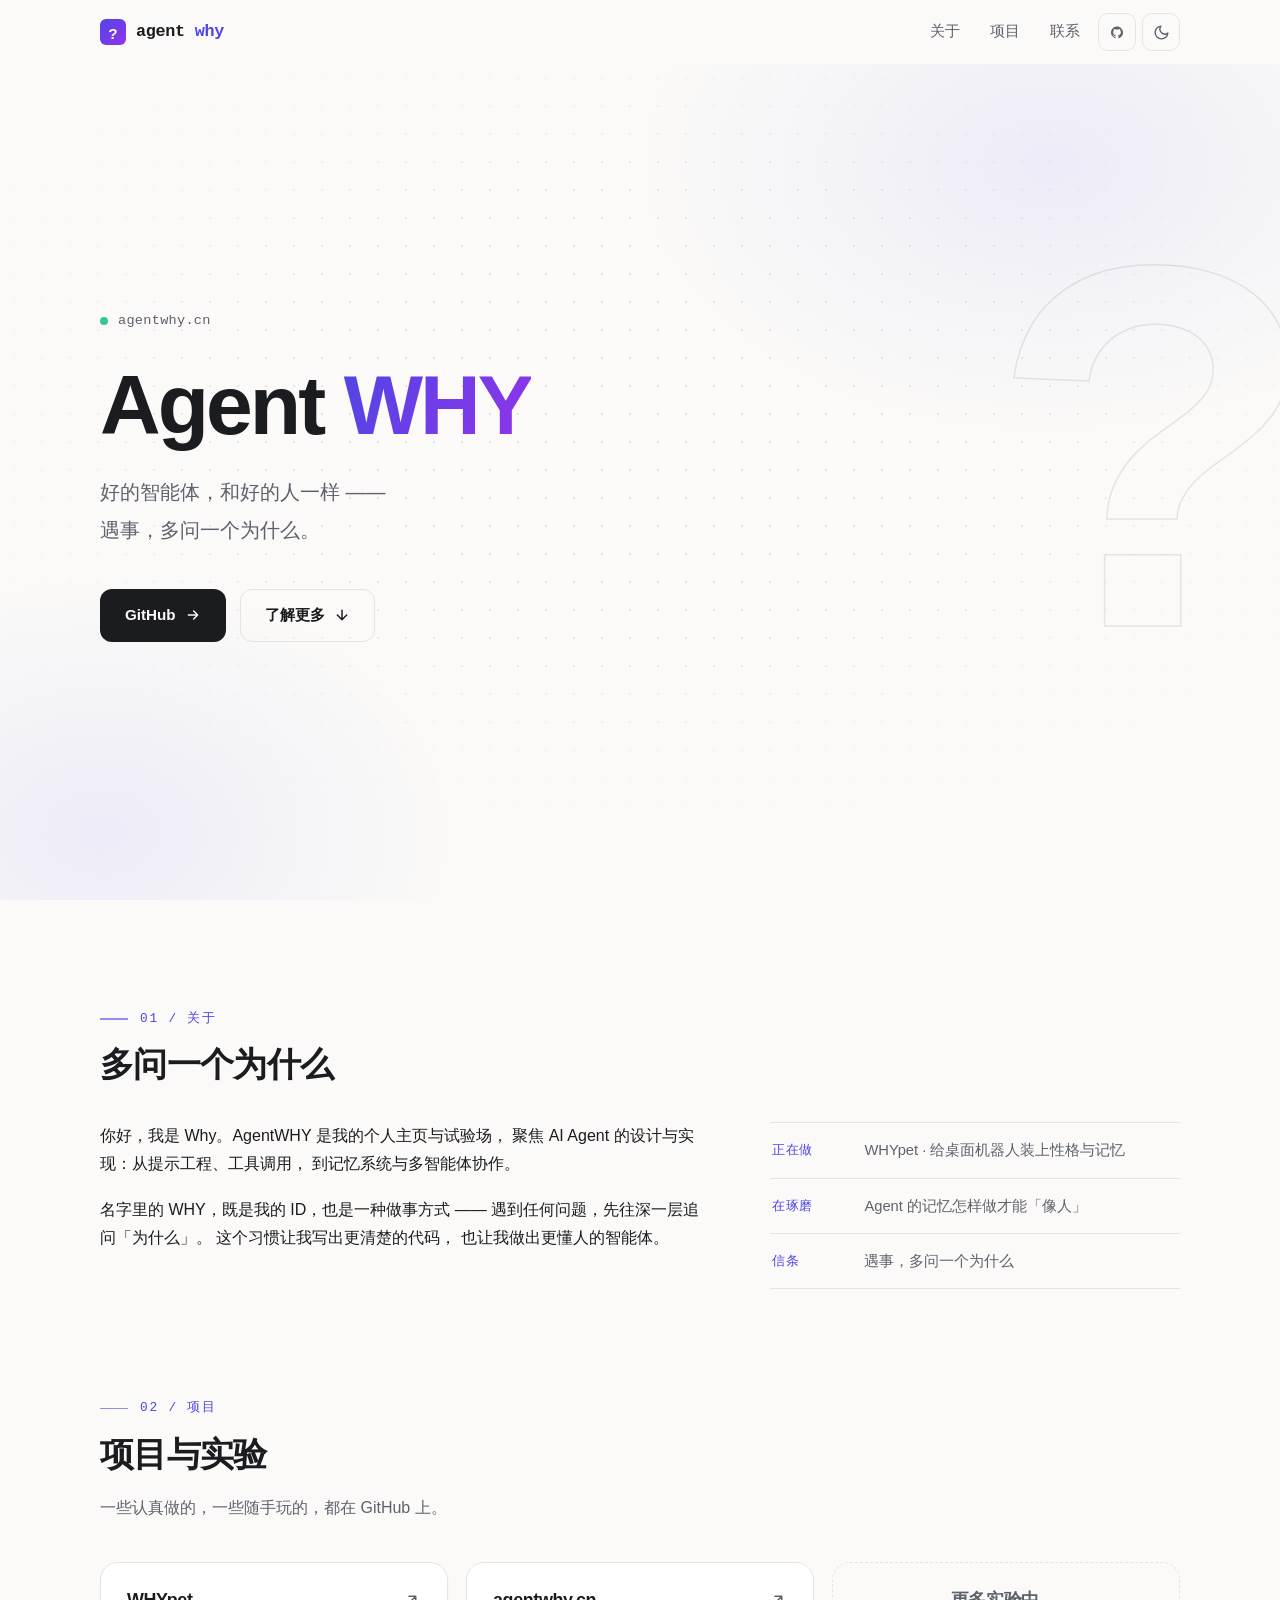
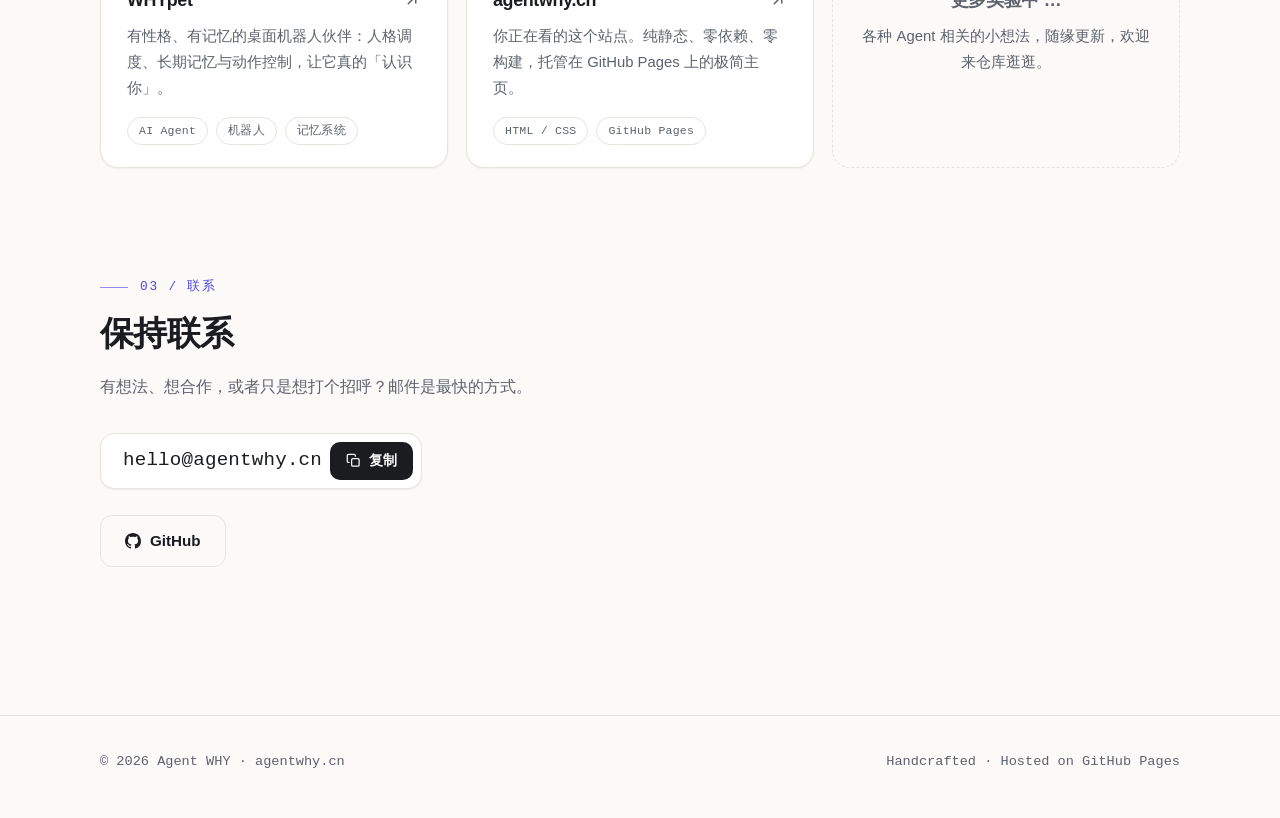
==== commit b4f619e8: "init: agentwhy.cn 极简主页（GitHub Pages 就绪）" ====
--- a/index.html
+++ b/index.html
@@ -4,23 +4,23 @@
   <meta charset="utf-8">
   <meta name="viewport" content="width=device-width, initial-scale=1">
 
-  <title>AgentWHY · 高效应用 AI 的实验与分享</title>
-  <meta name="description" content="AgentWHY（whykits 子项目）— 探索高效应用 AI 的实验项目：用法拆解、工作流实录与踩坑体会。">
-  <meta name="author" content="whykits">
+  <title>Agent WHY · 会追问为什么的智能体</title>
+  <meta name="description" content="Agent WHY（agentwhy.cn）— Why 的个人主页：AI Agent 的探索与实践，WHYpet 桌面机器人项目与更多实验。">
+  <meta name="author" content="Why">
 
   <link rel="canonical" href="https://agentwhy.cn/">
 
   <!-- Open Graph / 分享卡片 -->
   <meta property="og:type" content="website">
-  <meta property="og:site_name" content="AgentWHY">
-  <meta property="og:title" content="AgentWHY · 高效应用 AI 的实验与分享">
-  <meta property="og:description" content="whykits 子项目 · 用法拆解、工作流实录与踩坑体会，持续更新。">
+  <meta property="og:site_name" content="Agent WHY">
+  <meta property="og:title" content="Agent WHY · 会追问为什么的智能体">
+  <meta property="og:description" content="好的智能体，和好的人一样 —— 遇事，多问一个为什么。">
   <meta property="og:url" content="https://agentwhy.cn/">
   <meta property="og:locale" content="zh_CN">
   <meta property="og:image" content="https://agentwhy.cn/assets/img/og.png">
   <meta name="twitter:card" content="summary_large_image">
-  <meta name="twitter:title" content="AgentWHY · 高效应用 AI 的实验与分享">
-  <meta name="twitter:description" content="whykits 子项目 · 用法拆解、工作流实录与踩坑体会，持续更新。">
+  <meta name="twitter:title" content="Agent WHY · 会追问为什么的智能体">
+  <meta name="twitter:description" content="好的智能体，和好的人一样 —— 遇事，多问一个为什么。">
   <meta name="twitter:image" content="https://agentwhy.cn/assets/img/og.png">
 
   <meta name="theme-color" content="#fbfaf8">
@@ -50,7 +50,7 @@
   <!-- ================= 导航 ================= -->
   <header class="nav">
     <div class="container nav-inner">
-      <a class="brand" href="#top" aria-label="AgentWHY 首页">
+      <a class="brand" href="#top" aria-label="Agent WHY 首页">
         <svg width="26" height="26" viewBox="0 0 64 64" aria-hidden="true" focusable="false">
           <defs>
             <linearGradient id="logoG" x1="0" y1="0" x2="1" y2="1">
@@ -68,11 +68,11 @@
 
       <nav class="nav-links" aria-label="主导航">
         <a href="#about">关于</a>
-        <a href="#share">分享</a>
+        <a href="#projects">项目</a>
         <a href="#contact">联系</a>
 
-        <!-- GitHub 组织：whykits（如有不同请替换） -->
-        <a class="icon-btn nav-gh" href="https://github.com/whykits" target="_blank"
+        <!-- TODO: 把 yourname 换成你的 GitHub 用户名 -->
+        <a class="icon-btn nav-gh" href="https://github.com/yourname" target="_blank"
            rel="noopener" aria-label="GitHub 主页">
           <svg viewBox="0 0 16 16" fill="currentColor" aria-hidden="true" focusable="false">
             <path d="M8 0C3.58 0 0 3.58 0 8c0 3.54 2.29 6.53 5.47 7.59.4.07.55-.17.55-.38 0-.19-.01-.82-.01-1.49-2.01.37-2.53-.49-2.69-.94-.09-.23-.48-.94-.82-1.13-.28-.15-.68-.52-.01-.53.63-.01 1.08.58 1.23.82.72 1.21 1.87.87 2.33.66.07-.52.28-.87.51-1.07-1.78-.2-3.64-.89-3.64-3.95 0-.87.31-1.59.82-2.15-.08-.2-.36-1.02.08-2.12 0 0 .67-.21 2.2.82.64-.18 1.32-.27 2-.27s1.36.09 2 .27c1.53-1.04 2.2-.82 2.2-.82.44 1.1.16 1.92.08 2.12.51.56.82 1.27.82 2.15 0 3.07-1.87 3.75-3.65 3.95.29.25.54.73.54 1.48 0 1.07-.01 1.93-.01 2.2 0 .21.15.46.55.38A8.01 8.01 0 0 0 16 8c0-4.42-3.58-8-8-8z"/>
@@ -103,19 +103,19 @@
       <div class="container">
         <div class="hero-inner">
           <p class="hero-eyebrow mono reveal">
-            <span class="status-dot" aria-hidden="true"></span>whykits / agentwhy
+            <span class="status-dot" aria-hidden="true"></span>agentwhy.cn
           </p>
 
           <h1 class="hero-title reveal d1">Agent <em>WHY</em></h1>
 
           <p class="hero-sub reveal d2">
-            一个探索「高效应用 AI」的实验项目。<br>
-            记录用法、工作流，和踩过坑之后的体会。
+            好的智能体，和好的人一样 ——<br>
+            遇事，多问一个为什么。
           </p>
 
           <div class="hero-actions reveal d3">
-            <!-- 子项目仓库：whykits/AgentWHY（如有不同请替换） -->
-            <a class="btn btn-primary" href="https://github.com/whykits/AgentWHY" target="_blank" rel="noopener">
+            <!-- TODO: 把 yourname 换成你的 GitHub 用户名 -->
+            <a class="btn btn-primary" href="https://github.com/yourname" target="_blank" rel="noopener">
               GitHub
               <svg viewBox="0 0 24 24" fill="none" stroke="currentColor" stroke-width="2.2"
                    stroke-linecap="round" stroke-linejoin="round" aria-hidden="true" focusable="false">
@@ -138,92 +138,86 @@
     <section class="section" id="about">
       <div class="container">
         <p class="eyebrow mono reveal">01 / 关于</p>
-        <h2 class="reveal">这是什么</h2>
+        <h2 class="reveal">多问一个为什么</h2>
 
         <div class="about-grid">
           <div class="about-text reveal d1">
             <p class="lead">
-              AgentWHY 是 <a href="https://github.com/whykits" target="_blank"
-              rel="noopener"><strong>whykits</strong></a> 的子项目 ——
-              一个持续进行的实验：探索「怎样把 AI 用得更高效」，
-              把真正有效的方法沉淀下来，分享出来。
+              你好，我是 Why。AgentWHY 是我的个人主页与试验场，
+              聚焦 AI Agent 的设计与实现：从提示工程、工具调用，
+              到记忆系统与多智能体协作。
             </p>
             <p>
-              这里有用法拆解、工作流实录，也有踩坑之后的体会。
-              不追热点，只记录跑得通、真能省时间的东西。
+              名字里的 WHY，既是我的 ID，也是一种做事方式 ——
+              遇到任何问题，先往深一层追问「为什么」。
+              这个习惯让我写出更清楚的代码，
+              也让我做出更懂人的智能体。
             </p>
           </div>
 
           <ul class="now-list reveal d2">
             <li>
-              <span class="k mono">所属</span>
-              <span class="v">whykits · GitHub 同名</span>
+              <span class="k mono">正在做</span>
+              <span class="v">WHYpet · 给桌面机器人装上性格与记忆</span>
             </li>
             <li>
-              <span class="k mono">性质</span>
-              <span class="v">实验项目 · 开源 · 持续更新</span>
+              <span class="k mono">在琢磨</span>
+              <span class="v">Agent 的记忆怎样做才能「像人」</span>
             </li>
             <li>
-              <span class="k mono">内容</span>
-              <span class="v">用法 · 工作流 · 体会</span>
+              <span class="k mono">信条</span>
+              <span class="v">遇事，多问一个为什么</span>
             </li>
           </ul>
         </div>
       </div>
     </section>
 
-    <!-- ================= 分享 ================= -->
-    <section class="section" id="share">
-      <div class="container">
-        <p class="eyebrow mono reveal">02 / 分享</p>
-        <h2 class="reveal">用法与体会</h2>
-        <p class="lead reveal">按主题整理，想到就写，跑通就发。</p>
+    <!-- ================= 项目 ================= -->
+    <section class="section" id="projects">
+      <div class="container">
+        <p class="eyebrow mono reveal">02 / 项目</p>
+        <h2 class="reveal">项目与实验</h2>
+        <p class="lead reveal">一些认真做的，一些随手玩的，都在 GitHub 上。</p>
 
         <div class="cards">
-          <!-- 各卡片默认指向子项目仓库，换成文章/文档地址即可 -->
-          <a class="card reveal d1" href="https://github.com/whykits/AgentWHY" target="_blank" rel="noopener">
+          <!-- TODO: 把 yourname 换成你的 GitHub 用户名 -->
+          <a class="card reveal d1" href="https://github.com/yourname/whypet" target="_blank" rel="noopener">
             <div class="card-top">
-              <h3>用法拆解</h3>
+              <h3>WHYpet</h3>
               <svg class="card-arrow" width="18" height="18" viewBox="0 0 24 24" fill="none"
                    stroke="currentColor" stroke-width="2" stroke-linecap="round"
                    stroke-linejoin="round" aria-hidden="true" focusable="false">
                 <path d="M7 17L17 7M8 7h9v9"/>
               </svg>
             </div>
-            <p>提示词、上下文、工具的具体用法：怎么配、怎么调、什么场景下真的有效。</p>
+            <p>有性格、有记忆的桌面机器人伙伴：人格调度、长期记忆与动作控制，让它真的「认识你」。</p>
             <ul class="tags mono">
-              <li>提示词</li><li>工具</li><li>场景</li>
+              <li>AI Agent</li><li>机器人</li><li>记忆系统</li>
             </ul>
           </a>
 
-          <a class="card reveal d2" href="https://github.com/whykits/AgentWHY" target="_blank" rel="noopener">
+          <a class="card reveal d2" href="https://agentwhy.cn" >
             <div class="card-top">
-              <h3>工作流实录</h3>
+              <h3>agentwhy.cn</h3>
               <svg class="card-arrow" width="18" height="18" viewBox="0 0 24 24" fill="none"
                    stroke="currentColor" stroke-width="2" stroke-linecap="round"
                    stroke-linejoin="round" aria-hidden="true" focusable="false">
                 <path d="M7 17L17 7M8 7h9v9"/>
               </svg>
             </div>
-            <p>从想法到落地的完整过程：怎么把 AI 嵌进真实工作流，附可复用的模板。</p>
+            <p>你正在看的这个站点。纯静态、零依赖、零构建，托管在 GitHub Pages 上的极简主页。</p>
             <ul class="tags mono">
-              <li>工作流</li><li>自动化</li><li>模板</li>
+              <li>HTML / CSS</li><li>GitHub Pages</li>
             </ul>
           </a>
 
-          <a class="card reveal d3" href="https://github.com/whykits/AgentWHY" target="_blank" rel="noopener">
-            <div class="card-top">
-              <h3>踩坑与体会</h3>
-              <svg class="card-arrow" width="18" height="18" viewBox="0 0 24 24" fill="none"
-                   stroke="currentColor" stroke-width="2" stroke-linecap="round"
-                   stroke-linejoin="round" aria-hidden="true" focusable="false">
-                <path d="M7 17L17 7M8 7h9v9"/>
-              </svg>
+          <!-- TODO: 替换成你的下一个项目 -->
+          <a class="card card--ghost reveal d3" href="https://github.com/yourname" target="_blank" rel="noopener">
+            <div class="card-top" style="justify-content:center">
+              <h3>更多实验中 …</h3>
             </div>
-            <p>试错之后的经验：什么值得做，什么是伪需求，AI 到底改变了什么。</p>
-            <ul class="tags mono">
-              <li>复盘</li><li>经验</li>
-            </ul>
+            <p>各种 Agent 相关的小想法，随缘更新，欢迎来仓库逛逛。</p>
           </a>
         </div>
       </div>
@@ -233,9 +227,9 @@
     <section class="section" id="contact">
       <div class="container">
         <p class="eyebrow mono reveal">03 / 联系</p>
-        <h2 class="reveal">交流与反馈</h2>
+        <h2 class="reveal">保持联系</h2>
         <p class="lead reveal">
-          有更好的用法、想聊的体会，或发现了一个坑？欢迎邮件，也欢迎直接提 Issue。
+          有想法、想合作，或者只是想打个招呼？邮件是最快的方式。
         </p>
 
         <div class="email-box reveal d1">
@@ -257,8 +251,8 @@
         </div>
 
         <div class="contact-links reveal d2">
-          <!-- GitHub 组织：whykits（如有不同请替换） -->
-          <a class="btn btn-ghost" href="https://github.com/whykits" target="_blank" rel="noopener">
+          <!-- TODO: 把 yourname 换成你的 GitHub 用户名 -->
+          <a class="btn btn-ghost" href="https://github.com/yourname" target="_blank" rel="noopener">
             <svg viewBox="0 0 16 16" fill="currentColor" aria-hidden="true" focusable="false">
               <path d="M8 0C3.58 0 0 3.58 0 8c0 3.54 2.29 6.53 5.47 7.59.4.07.55-.17.55-.38 0-.19-.01-.82-.01-1.49-2.01.37-2.53-.49-2.69-.94-.09-.23-.48-.94-.82-1.13-.28-.15-.68-.52-.01-.53.63-.01 1.08.58 1.23.82.72 1.21 1.87.87 2.33.66.07-.52.28-.87.51-1.07-1.78-.2-3.64-.89-3.64-3.95 0-.87.31-1.59.82-2.15-.08-.2-.36-1.02.08-2.12 0 0 .67-.21 2.2.82.64-.18 1.32-.27 2-.27s1.36.09 2 .27c1.53-1.04 2.2-.82 2.2-.82.44 1.1.16 1.92.08 2.12.51.56.82 1.27.82 2.15 0 3.07-1.87 3.75-3.65 3.95.29.25.54.73.54 1.48 0 1.07-.01 1.93-.01 2.2 0 .21.15.46.55.38A8.01 8.01 0 0 0 16 8c0-4.42-3.58-8-8-8z"/>
             </svg>
@@ -272,7 +266,7 @@
   <!-- ================= 页脚 ================= -->
   <footer class="footer">
     <div class="container footer-inner mono">
-      <span>© <span id="year">2026</span> whykits · AgentWHY · agentwhy.cn</span>
+      <span>© <span id="year">2026</span> Agent WHY · agentwhy.cn</span>
       <span>Handcrafted · Hosted on <a href="https://pages.github.com/" target="_blank"
             rel="noopener">GitHub Pages</a></span>
     </div>
--- a/assets/css/style.css
+++ b/assets/css/style.css
@@ -404,14 +404,6 @@
 
 .about-text p + p { margin-top: 18px; }
 .about-text .lead { color: var(--text); }
-.about-text a {
-  color: var(--accent);
-  text-decoration: underline;
-  text-decoration-thickness: 1px;
-  text-underline-offset: 3px;
-  transition: opacity 0.2s ease;
-}
-.about-text a:hover { opacity: 0.75; }
 
 /* 「现在」清单 */
 .now-list {
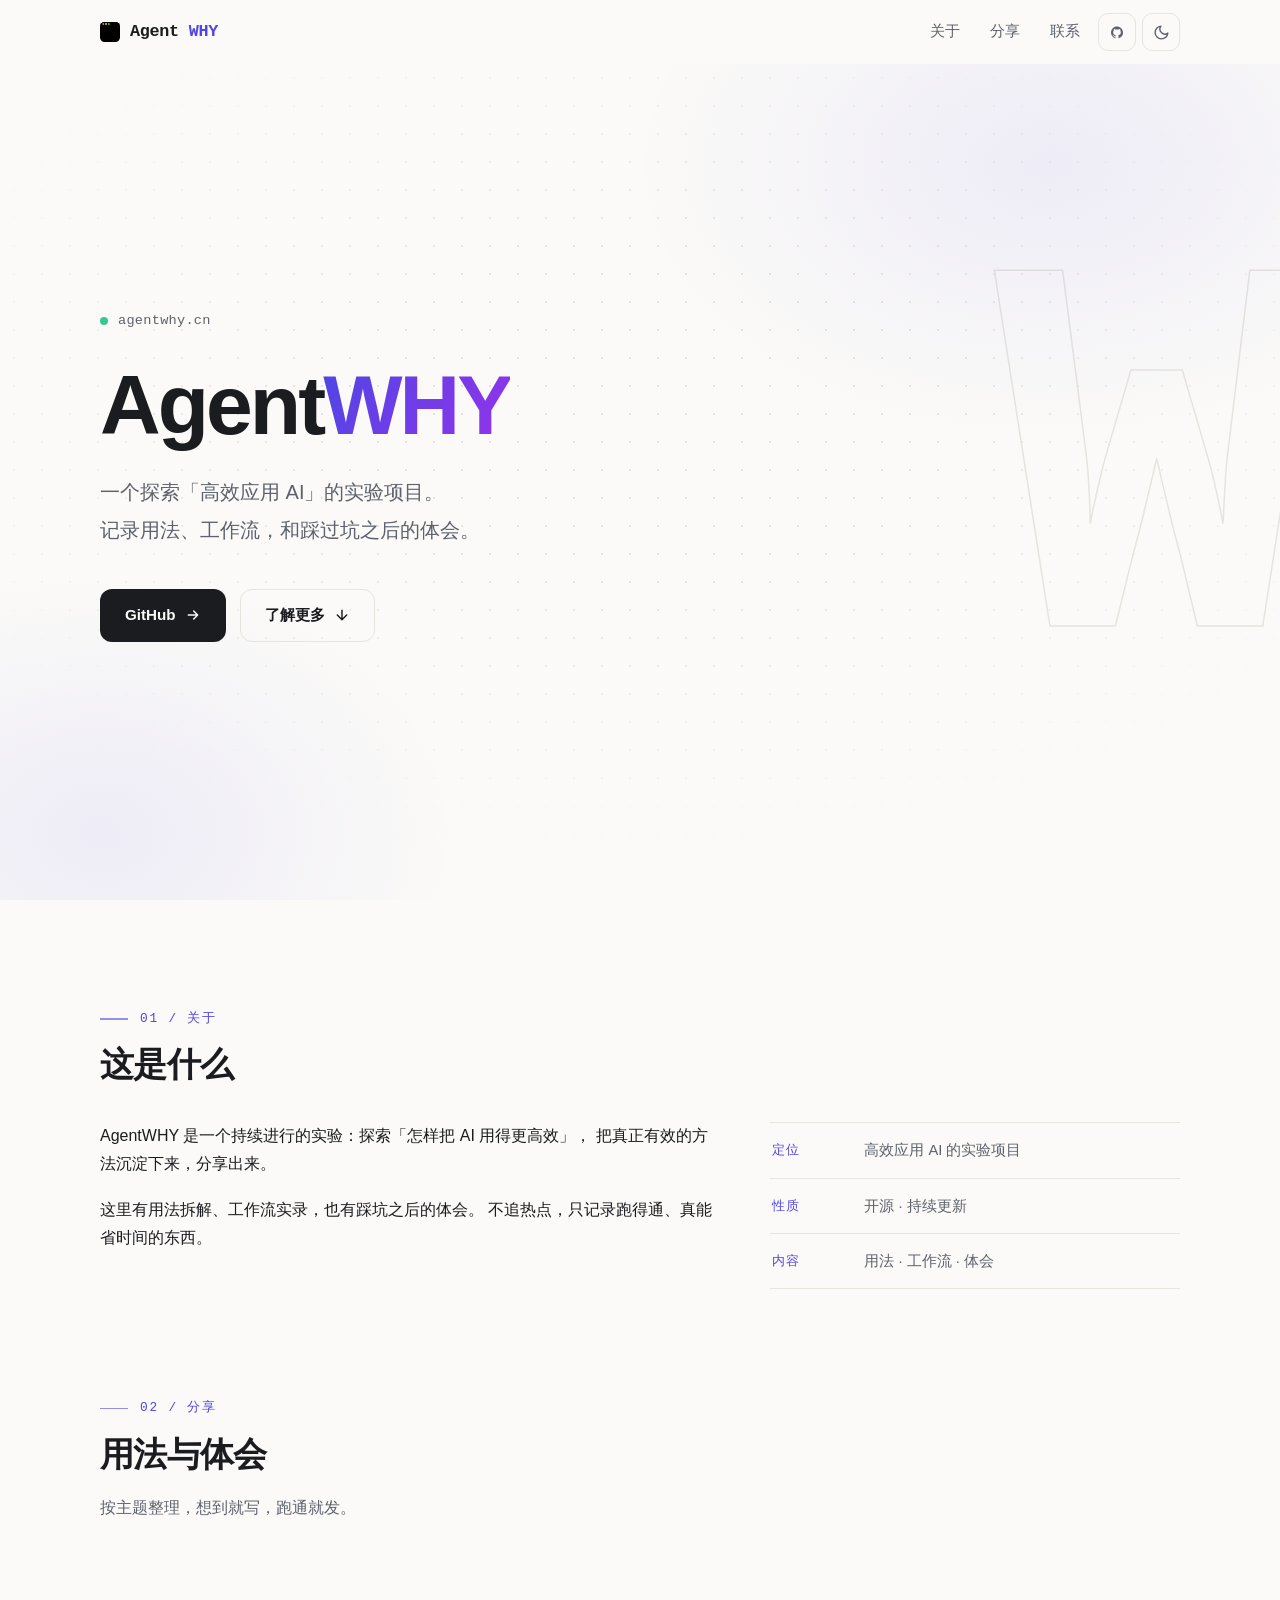
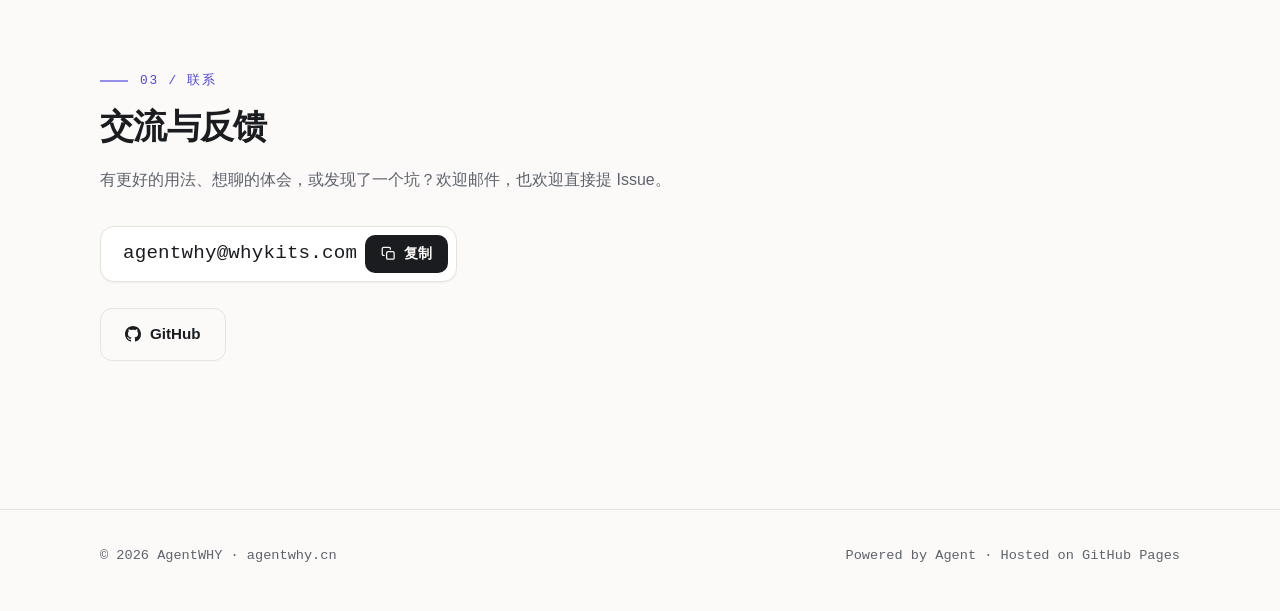
==== commit 1e8489fe: "link: GitHub 链接对齐真实仓库名 whykits/agentwhy" ====
--- a/index.html
+++ b/index.html
@@ -4,23 +4,23 @@
   <meta charset="utf-8">
   <meta name="viewport" content="width=device-width, initial-scale=1">
 
-  <title>Agent WHY · 会追问为什么的智能体</title>
-  <meta name="description" content="Agent WHY（agentwhy.cn）— Why 的个人主页：AI Agent 的探索与实践，WHYpet 桌面机器人项目与更多实验。">
-  <meta name="author" content="Why">
+  <title>AgentWHY · 高效应用 AI 的实验与分享</title>
+  <meta name="description" content="AgentWHY — 探索高效应用 AI 的实验项目：用法拆解、工作流实录与踩坑体会。">
+  <meta name="author" content="whykits">
 
   <link rel="canonical" href="https://agentwhy.cn/">
 
   <!-- Open Graph / 分享卡片 -->
   <meta property="og:type" content="website">
-  <meta property="og:site_name" content="Agent WHY">
-  <meta property="og:title" content="Agent WHY · 会追问为什么的智能体">
-  <meta property="og:description" content="好的智能体，和好的人一样 —— 遇事，多问一个为什么。">
+  <meta property="og:site_name" content="AgentWHY">
+  <meta property="og:title" content="AgentWHY · 高效应用 AI 的实验与分享">
+  <meta property="og:description" content="用法拆解、工作流实录与踩坑体会，持续更新。">
   <meta property="og:url" content="https://agentwhy.cn/">
   <meta property="og:locale" content="zh_CN">
   <meta property="og:image" content="https://agentwhy.cn/assets/img/og.png">
   <meta name="twitter:card" content="summary_large_image">
-  <meta name="twitter:title" content="Agent WHY · 会追问为什么的智能体">
-  <meta name="twitter:description" content="好的智能体，和好的人一样 —— 遇事，多问一个为什么。">
+  <meta name="twitter:title" content="AgentWHY · 高效应用 AI 的实验与分享">
+  <meta name="twitter:description" content="用法拆解、工作流实录与踩坑体会，持续更新。">
   <meta name="twitter:image" content="https://agentwhy.cn/assets/img/og.png">
 
   <meta name="theme-color" content="#fbfaf8">
@@ -50,30 +50,34 @@
   <!-- ================= 导航 ================= -->
   <header class="nav">
     <div class="container nav-inner">
-      <a class="brand" href="#top" aria-label="Agent WHY 首页">
-        <svg width="26" height="26" viewBox="0 0 64 64" aria-hidden="true" focusable="false">
+      <a class="brand" href="#top" aria-label="AgentWHY 首页">
+        <svg width="20" height="20" viewBox="0 0 64 64" aria-hidden="true" focusable="false">
           <defs>
-            <linearGradient id="logoG" x1="0" y1="0" x2="1" y2="1">
-              <stop offset="0" stop-color="#4f46e5"/>
-              <stop offset="1" stop-color="#9333ea"/>
-            </linearGradient>
+            <clipPath id="navTwc"><rect width="64" height="64" rx="15"/></clipPath>
           </defs>
-          <rect width="64" height="64" rx="15" fill="url(#logoG)"/>
-          <text x="32" y="35" font-size="38" font-weight="700" fill="#fff"
-                text-anchor="middle" dominant-baseline="central"
-                font-family="-apple-system, 'PingFang SC', sans-serif">?</text>
+          <rect width="64" height="64" rx="15" style="fill:var(--icon-bg)"/>
+          <g clip-path="url(#navTwc)">
+            <rect width="64" height="12" style="fill:var(--icon-bar)"/>
+            <line x1="0" y1="12" x2="64" y2="12" style="stroke:var(--icon-line)" stroke-width="1"/>
+            <circle cx="10.5" cy="6" r="3.2" fill="#ff5f57"/>
+            <circle cx="19.5" cy="6" r="3.2" fill="#febc2e"/>
+            <circle cx="28.5" cy="6" r="3.2" fill="#28c840"/>
+          </g>
+          <text x="31.5" y="34" font-family="'SF Mono', Menlo, Consolas, monospace"
+                font-size="22" font-weight="600" style="fill:var(--icon-prompt)"
+                text-anchor="middle" dominant-baseline="central">&gt;_</text>
+          <rect x="0.5" y="0.5" width="63" height="63" rx="14.5" style="fill:none;stroke:var(--icon-line)"/>
         </svg>
-        agent<span class="why">why</span>
+        Agent<span class="why">WHY</span>
       </a>
 
       <nav class="nav-links" aria-label="主导航">
         <a href="#about">关于</a>
-        <a href="#projects">项目</a>
+        <a href="#share">分享</a>
         <a href="#contact">联系</a>
 
-        <!-- TODO: 把 yourname 换成你的 GitHub 用户名 -->
-        <a class="icon-btn nav-gh" href="https://github.com/yourname" target="_blank"
-           rel="noopener" aria-label="GitHub 主页">
+        <a class="icon-btn nav-gh" data-site="github" href="https://github.com/whykits/agentwhy" target="_blank"
+           rel="noopener" aria-label="GitHub 仓库">
           <svg viewBox="0 0 16 16" fill="currentColor" aria-hidden="true" focusable="false">
             <path d="M8 0C3.58 0 0 3.58 0 8c0 3.54 2.29 6.53 5.47 7.59.4.07.55-.17.55-.38 0-.19-.01-.82-.01-1.49-2.01.37-2.53-.49-2.69-.94-.09-.23-.48-.94-.82-1.13-.28-.15-.68-.52-.01-.53.63-.01 1.08.58 1.23.82.72 1.21 1.87.87 2.33.66.07-.52.28-.87.51-1.07-1.78-.2-3.64-.89-3.64-3.95 0-.87.31-1.59.82-2.15-.08-.2-.36-1.02.08-2.12 0 0 .67-.21 2.2.82.64-.18 1.32-.27 2-.27s1.36.09 2 .27c1.53-1.04 2.2-.82 2.2-.82.44 1.1.16 1.92.08 2.12.51.56.82 1.27.82 2.15 0 3.07-1.87 3.75-3.65 3.95.29.25.54.73.54 1.48 0 1.07-.01 1.93-.01 2.2 0 .21.15.46.55.38A8.01 8.01 0 0 0 16 8c0-4.42-3.58-8-8-8z"/>
           </svg>
@@ -99,23 +103,22 @@
   <main id="main">
     <!-- ================= Hero ================= -->
     <section class="hero">
-      <div class="hero-mark mono" aria-hidden="true">?</div>
+      <div class="hero-mark mono" aria-hidden="true">W</div>
       <div class="container">
         <div class="hero-inner">
           <p class="hero-eyebrow mono reveal">
             <span class="status-dot" aria-hidden="true"></span>agentwhy.cn
           </p>
 
-          <h1 class="hero-title reveal d1">Agent <em>WHY</em></h1>
+          <h1 class="hero-title reveal d1">Agent<em>WHY</em></h1>
 
           <p class="hero-sub reveal d2">
-            好的智能体，和好的人一样 ——<br>
-            遇事，多问一个为什么。
+            一个探索「高效应用 AI」的实验项目。<br>
+            记录用法、工作流，和踩过坑之后的体会。
           </p>
 
           <div class="hero-actions reveal d3">
-            <!-- TODO: 把 yourname 换成你的 GitHub 用户名 -->
-            <a class="btn btn-primary" href="https://github.com/yourname" target="_blank" rel="noopener">
+            <a class="btn btn-primary" data-site="github" href="https://github.com/whykits/agentwhy" target="_blank" rel="noopener">
               GitHub
               <svg viewBox="0 0 24 24" fill="none" stroke="currentColor" stroke-width="2.2"
                    stroke-linecap="round" stroke-linejoin="round" aria-hidden="true" focusable="false">
@@ -138,88 +141,53 @@
     <section class="section" id="about">
       <div class="container">
         <p class="eyebrow mono reveal">01 / 关于</p>
-        <h2 class="reveal">多问一个为什么</h2>
-
+        <h2 class="reveal">这是什么</h2>
+
+        <!-- ✏️ 改文案：项目简介 -->
         <div class="about-grid">
           <div class="about-text reveal d1">
             <p class="lead">
-              你好，我是 Why。AgentWHY 是我的个人主页与试验场，
-              聚焦 AI Agent 的设计与实现：从提示工程、工具调用，
-              到记忆系统与多智能体协作。
+              AgentWHY 是一个持续进行的实验：探索「怎样把 AI 用得更高效」，
+              把真正有效的方法沉淀下来，分享出来。
             </p>
             <p>
-              名字里的 WHY，既是我的 ID，也是一种做事方式 ——
-              遇到任何问题，先往深一层追问「为什么」。
-              这个习惯让我写出更清楚的代码，
-              也让我做出更懂人的智能体。
+              这里有用法拆解、工作流实录，也有踩坑之后的体会。
+              不追热点，只记录跑得通、真能省时间的东西。
             </p>
           </div>
 
           <ul class="now-list reveal d2">
             <li>
-              <span class="k mono">正在做</span>
-              <span class="v">WHYpet · 给桌面机器人装上性格与记忆</span>
+              <span class="k mono">定位</span>
+              <span class="v">高效应用 AI 的实验项目</span>
             </li>
             <li>
-              <span class="k mono">在琢磨</span>
-              <span class="v">Agent 的记忆怎样做才能「像人」</span>
+              <span class="k mono">性质</span>
+              <span class="v">开源 · 持续更新</span>
             </li>
             <li>
-              <span class="k mono">信条</span>
-              <span class="v">遇事，多问一个为什么</span>
+              <span class="k mono">内容</span>
+              <span class="v">用法 · 工作流 · 体会</span>
             </li>
           </ul>
         </div>
       </div>
     </section>
 
-    <!-- ================= 项目 ================= -->
-    <section class="section" id="projects">
-      <div class="container">
-        <p class="eyebrow mono reveal">02 / 项目</p>
-        <h2 class="reveal">项目与实验</h2>
-        <p class="lead reveal">一些认真做的，一些随手玩的，都在 GitHub 上。</p>
-
-        <div class="cards">
-          <!-- TODO: 把 yourname 换成你的 GitHub 用户名 -->
-          <a class="card reveal d1" href="https://github.com/yourname/whypet" target="_blank" rel="noopener">
-            <div class="card-top">
-              <h3>WHYpet</h3>
-              <svg class="card-arrow" width="18" height="18" viewBox="0 0 24 24" fill="none"
-                   stroke="currentColor" stroke-width="2" stroke-linecap="round"
-                   stroke-linejoin="round" aria-hidden="true" focusable="false">
-                <path d="M7 17L17 7M8 7h9v9"/>
-              </svg>
-            </div>
-            <p>有性格、有记忆的桌面机器人伙伴：人格调度、长期记忆与动作控制，让它真的「认识你」。</p>
-            <ul class="tags mono">
-              <li>AI Agent</li><li>机器人</li><li>记忆系统</li>
-            </ul>
-          </a>
-
-          <a class="card reveal d2" href="https://agentwhy.cn" >
-            <div class="card-top">
-              <h3>agentwhy.cn</h3>
-              <svg class="card-arrow" width="18" height="18" viewBox="0 0 24 24" fill="none"
-                   stroke="currentColor" stroke-width="2" stroke-linecap="round"
-                   stroke-linejoin="round" aria-hidden="true" focusable="false">
-                <path d="M7 17L17 7M8 7h9v9"/>
-              </svg>
-            </div>
-            <p>你正在看的这个站点。纯静态、零依赖、零构建，托管在 GitHub Pages 上的极简主页。</p>
-            <ul class="tags mono">
-              <li>HTML / CSS</li><li>GitHub Pages</li>
-            </ul>
-          </a>
-
-          <!-- TODO: 替换成你的下一个项目 -->
-          <a class="card card--ghost reveal d3" href="https://github.com/yourname" target="_blank" rel="noopener">
-            <div class="card-top" style="justify-content:center">
-              <h3>更多实验中 …</h3>
-            </div>
-            <p>各种 Agent 相关的小想法，随缘更新，欢迎来仓库逛逛。</p>
-          </a>
-        </div>
+    <!-- ================= 分享 ================= -->
+    <section class="section" id="share">
+      <div class="container">
+        <p class="eyebrow mono reveal">02 / 分享</p>
+        <h2 class="reveal">用法与体会</h2>
+        <p class="lead reveal">按主题整理，想到就写，跑通就发。</p>
+
+        <!-- 分享卡片由 content.js 自动渲染，加内容改 content.js 即可 -->
+        <div class="cards" id="cards"></div>
+        <noscript>
+          <p class="lead">分享内容请见
+            <a href="https://github.com/whykits/agentwhy" target="_blank" rel="noopener">GitHub 仓库</a>。
+          </p>
+        </noscript>
       </div>
     </section>
 
@@ -227,14 +195,14 @@
     <section class="section" id="contact">
       <div class="container">
         <p class="eyebrow mono reveal">03 / 联系</p>
-        <h2 class="reveal">保持联系</h2>
+        <h2 class="reveal">交流与反馈</h2>
         <p class="lead reveal">
-          有想法、想合作，或者只是想打个招呼？邮件是最快的方式。
+          有更好的用法、想聊的体会，或发现了一个坑？欢迎邮件，也欢迎直接提 Issue。
         </p>
 
         <div class="email-box reveal d1">
-          <span class="addr mono">hello@agentwhy.cn</span>
-          <button class="copy-btn" id="copyEmail" type="button" data-email="hello@agentwhy.cn">
+          <span class="addr mono" data-site="email-text">agentwhy@whykits.com</span>
+          <button class="copy-btn" id="copyEmail" type="button" data-email="agentwhy@whykits.com">
             <svg class="i-copy" viewBox="0 0 24 24" fill="none" stroke="currentColor"
                  stroke-width="2" stroke-linecap="round" stroke-linejoin="round"
                  aria-hidden="true" focusable="false">
@@ -251,8 +219,7 @@
         </div>
 
         <div class="contact-links reveal d2">
-          <!-- TODO: 把 yourname 换成你的 GitHub 用户名 -->
-          <a class="btn btn-ghost" href="https://github.com/yourname" target="_blank" rel="noopener">
+          <a class="btn btn-ghost" data-site="github" href="https://github.com/whykits/agentwhy" target="_blank" rel="noopener">
             <svg viewBox="0 0 16 16" fill="currentColor" aria-hidden="true" focusable="false">
               <path d="M8 0C3.58 0 0 3.58 0 8c0 3.54 2.29 6.53 5.47 7.59.4.07.55-.17.55-.38 0-.19-.01-.82-.01-1.49-2.01.37-2.53-.49-2.69-.94-.09-.23-.48-.94-.82-1.13-.28-.15-.68-.52-.01-.53.63-.01 1.08.58 1.23.82.72 1.21 1.87.87 2.33.66.07-.52.28-.87.51-1.07-1.78-.2-3.64-.89-3.64-3.95 0-.87.31-1.59.82-2.15-.08-.2-.36-1.02.08-2.12 0 0 .67-.21 2.2.82.64-.18 1.32-.27 2-.27s1.36.09 2 .27c1.53-1.04 2.2-.82 2.2-.82.44 1.1.16 1.92.08 2.12.51.56.82 1.27.82 2.15 0 3.07-1.87 3.75-3.65 3.95.29.25.54.73.54 1.48 0 1.07-.01 1.93-.01 2.2 0 .21.15.46.55.38A8.01 8.01 0 0 0 16 8c0-4.42-3.58-8-8-8z"/>
             </svg>
@@ -266,12 +233,13 @@
   <!-- ================= 页脚 ================= -->
   <footer class="footer">
     <div class="container footer-inner mono">
-      <span>© <span id="year">2026</span> Agent WHY · agentwhy.cn</span>
-      <span>Handcrafted · Hosted on <a href="https://pages.github.com/" target="_blank"
+      <span>© <span id="year">2026</span> AgentWHY · agentwhy.cn</span>
+      <span>Powered by Agent · Hosted on <a href="https://pages.github.com/" target="_blank"
             rel="noopener">GitHub Pages</a></span>
     </div>
   </footer>
 
+  <script src="content.js"></script>
   <script src="assets/js/main.js"></script>
 </body>
 </html>
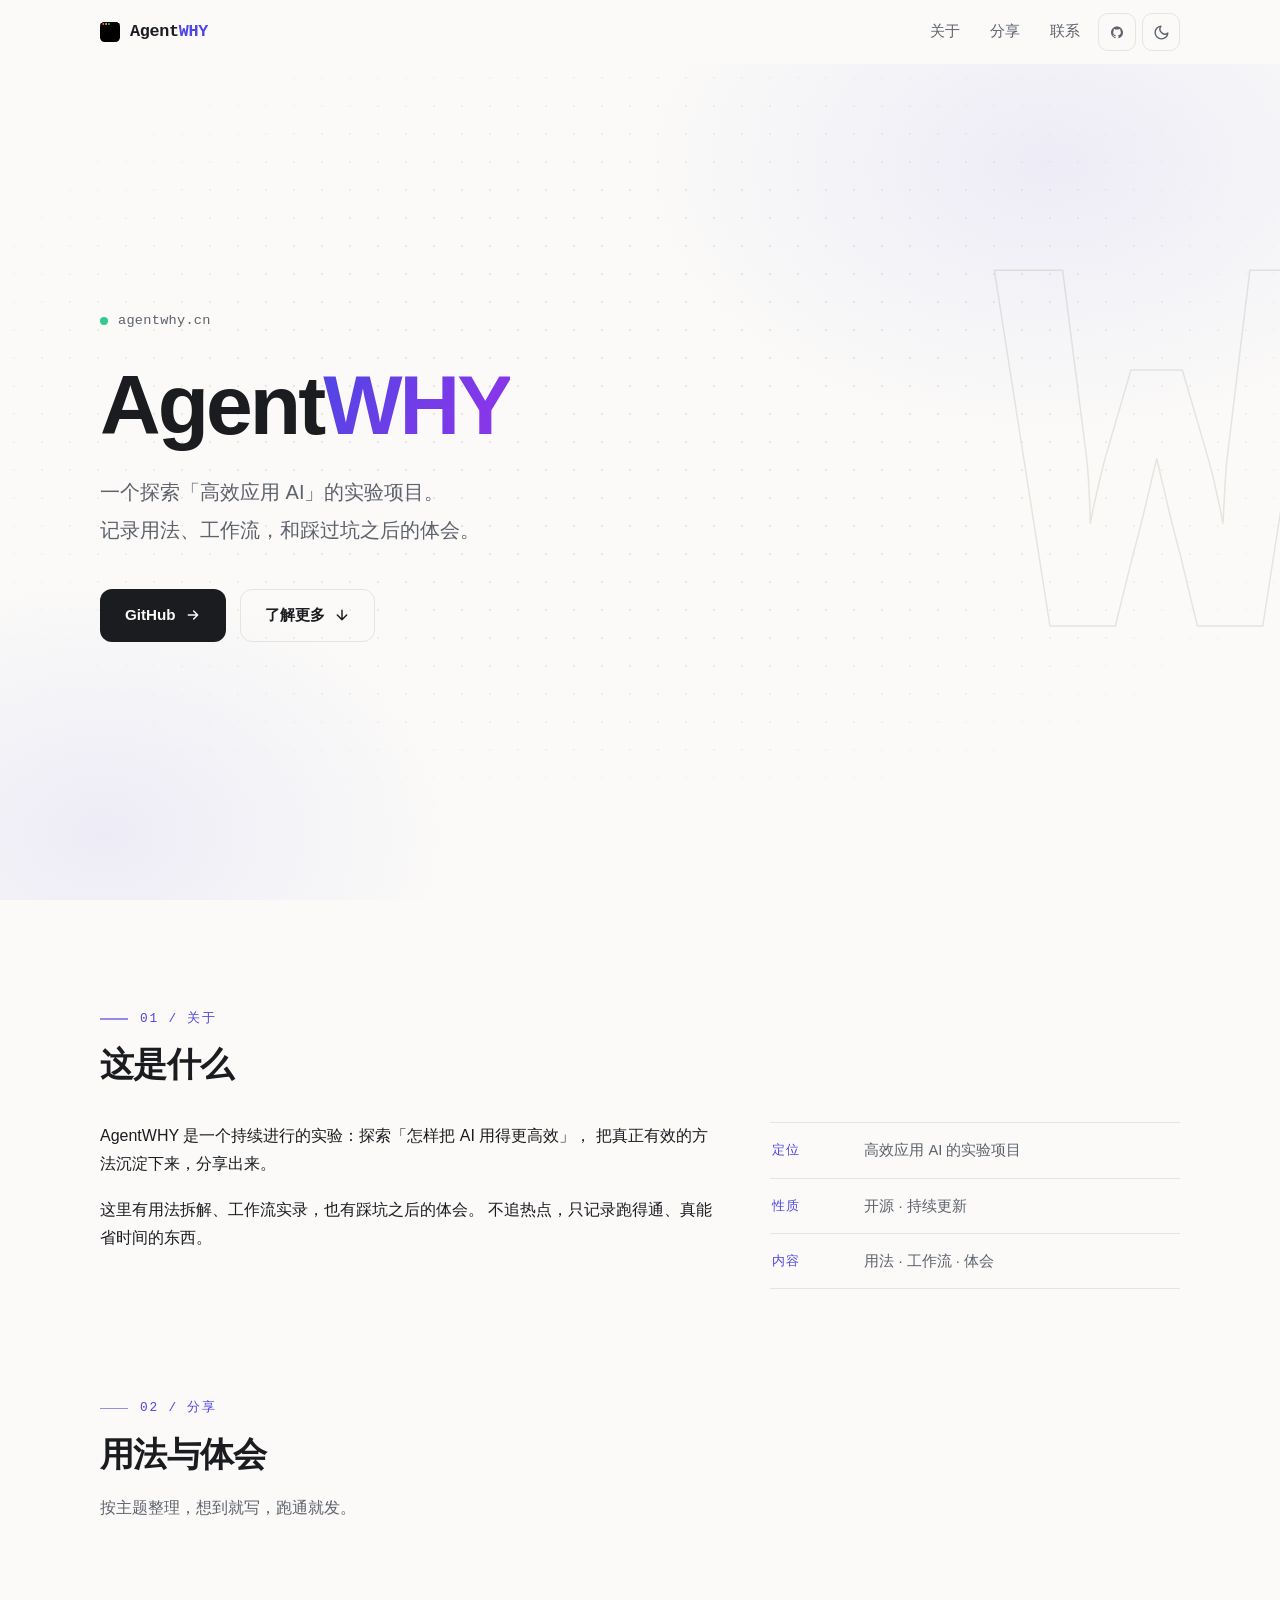
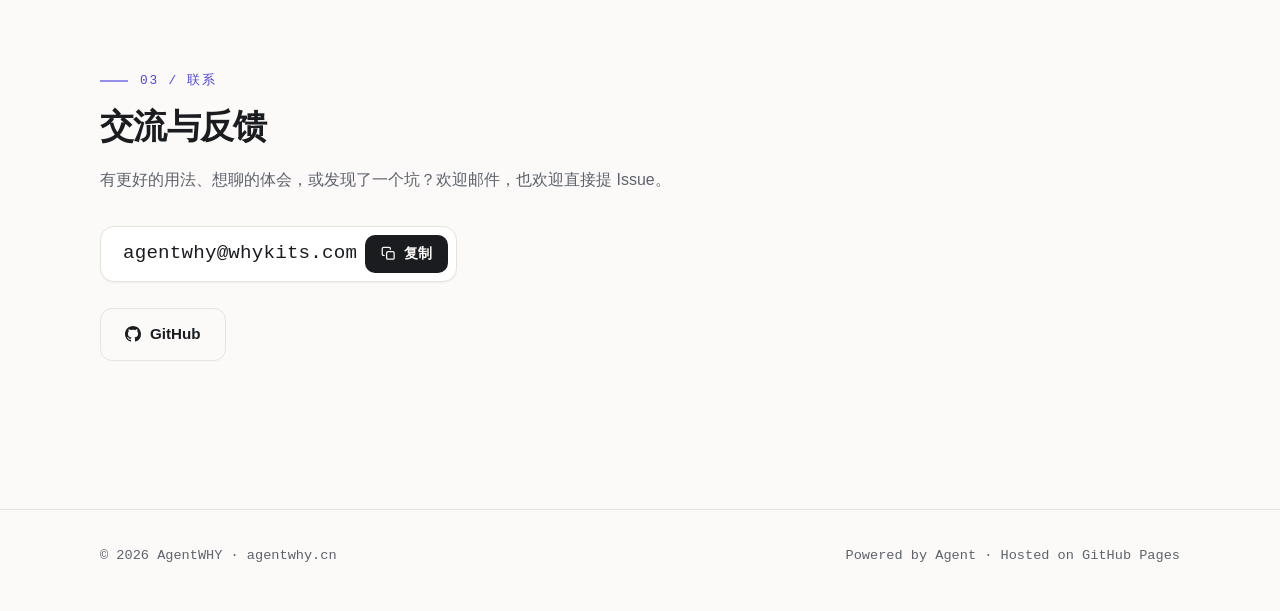
==== commit 5fbf52fa: "ui: favicon 换终端图标；导航 AgentWHY 去除 flex gap 空格" ====
--- a/index.html
+++ b/index.html
@@ -25,8 +25,8 @@
 
   <meta name="theme-color" content="#fbfaf8">
 
-  <link rel="icon" type="image/svg+xml" href="assets/img/favicon.svg">
-  <link rel="apple-touch-icon" href="assets/img/apple-touch-icon.png">
+  <link rel="icon" type="image/svg+xml" href="assets/img/favicon.svg?v=2">
+  <link rel="apple-touch-icon" href="assets/img/apple-touch-icon.png?v=2">
 
   <link rel="stylesheet" href="assets/css/style.css">
 
@@ -68,7 +68,7 @@
                 text-anchor="middle" dominant-baseline="central">&gt;_</text>
           <rect x="0.5" y="0.5" width="63" height="63" rx="14.5" style="fill:none;stroke:var(--icon-line)"/>
         </svg>
-        Agent<span class="why">WHY</span>
+        <span>Agent<span class="why">WHY</span></span>
       </a>
 
       <nav class="nav-links" aria-label="主导航">
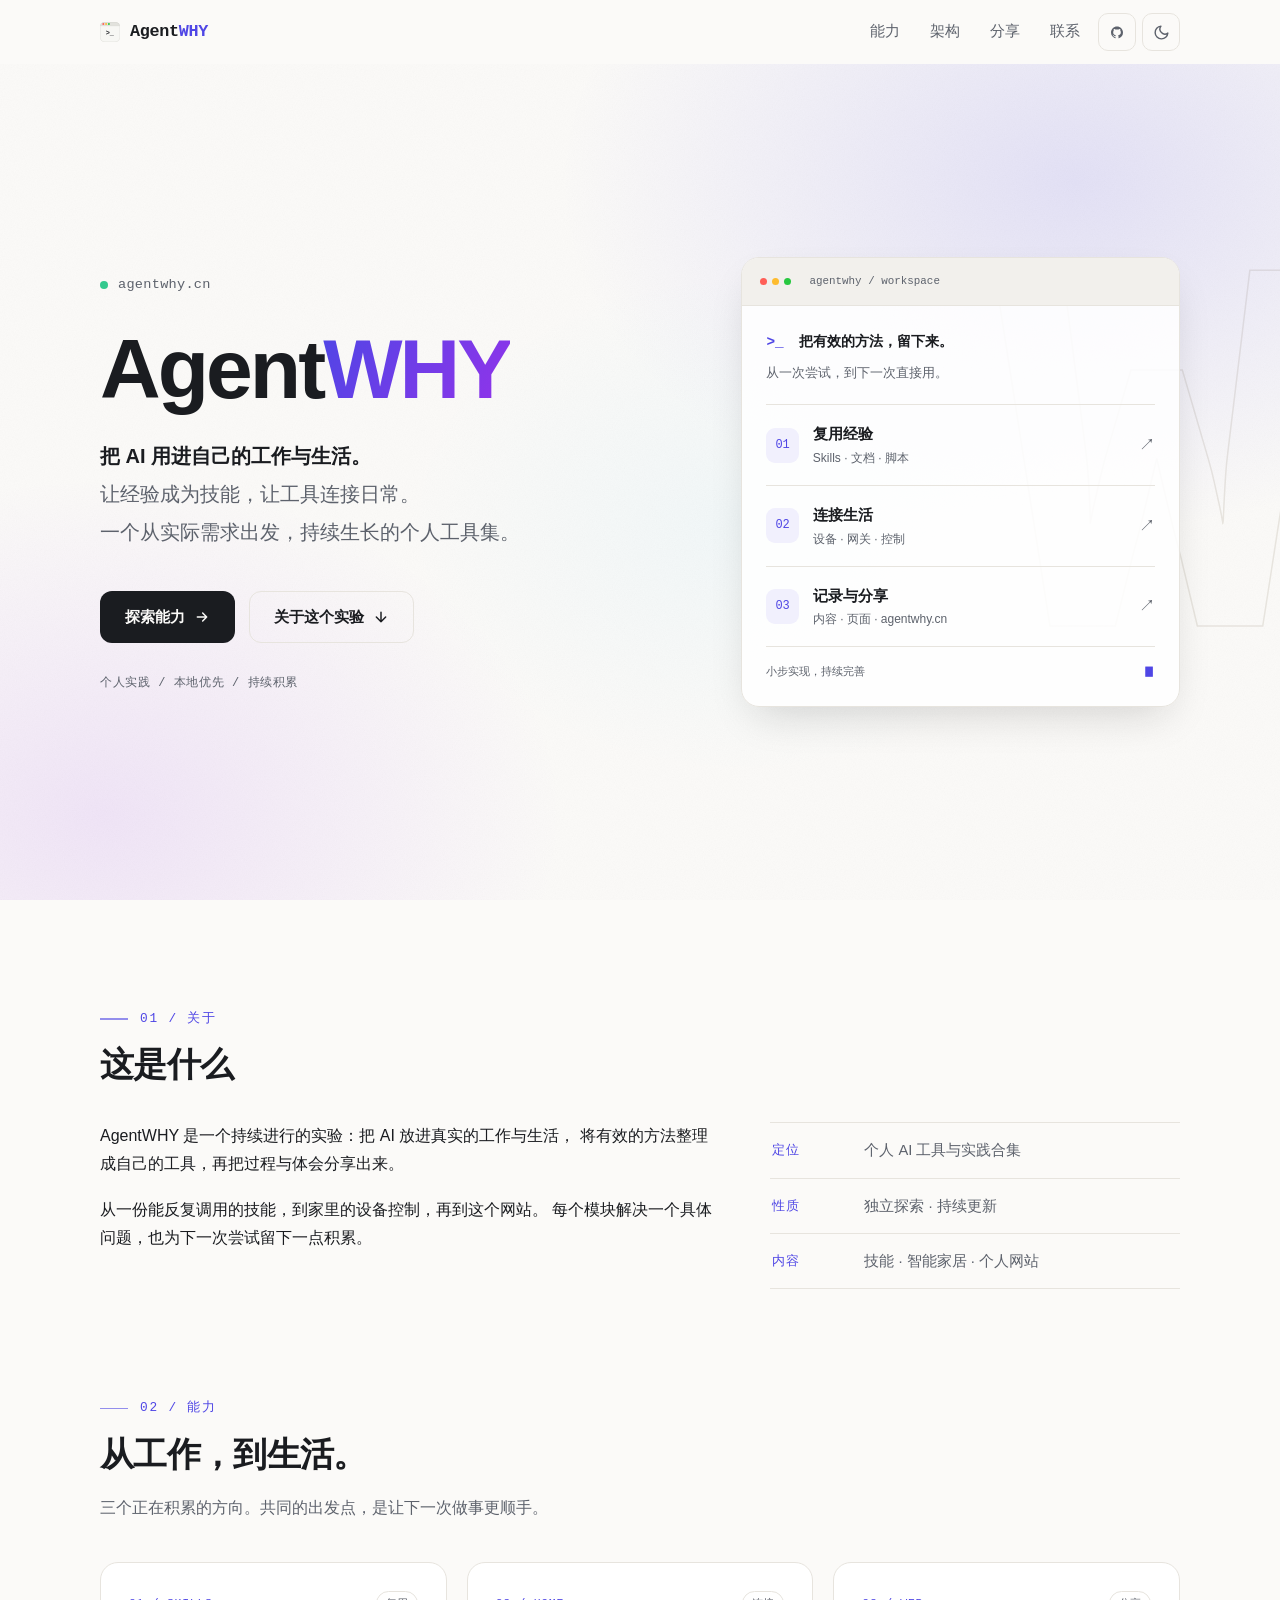
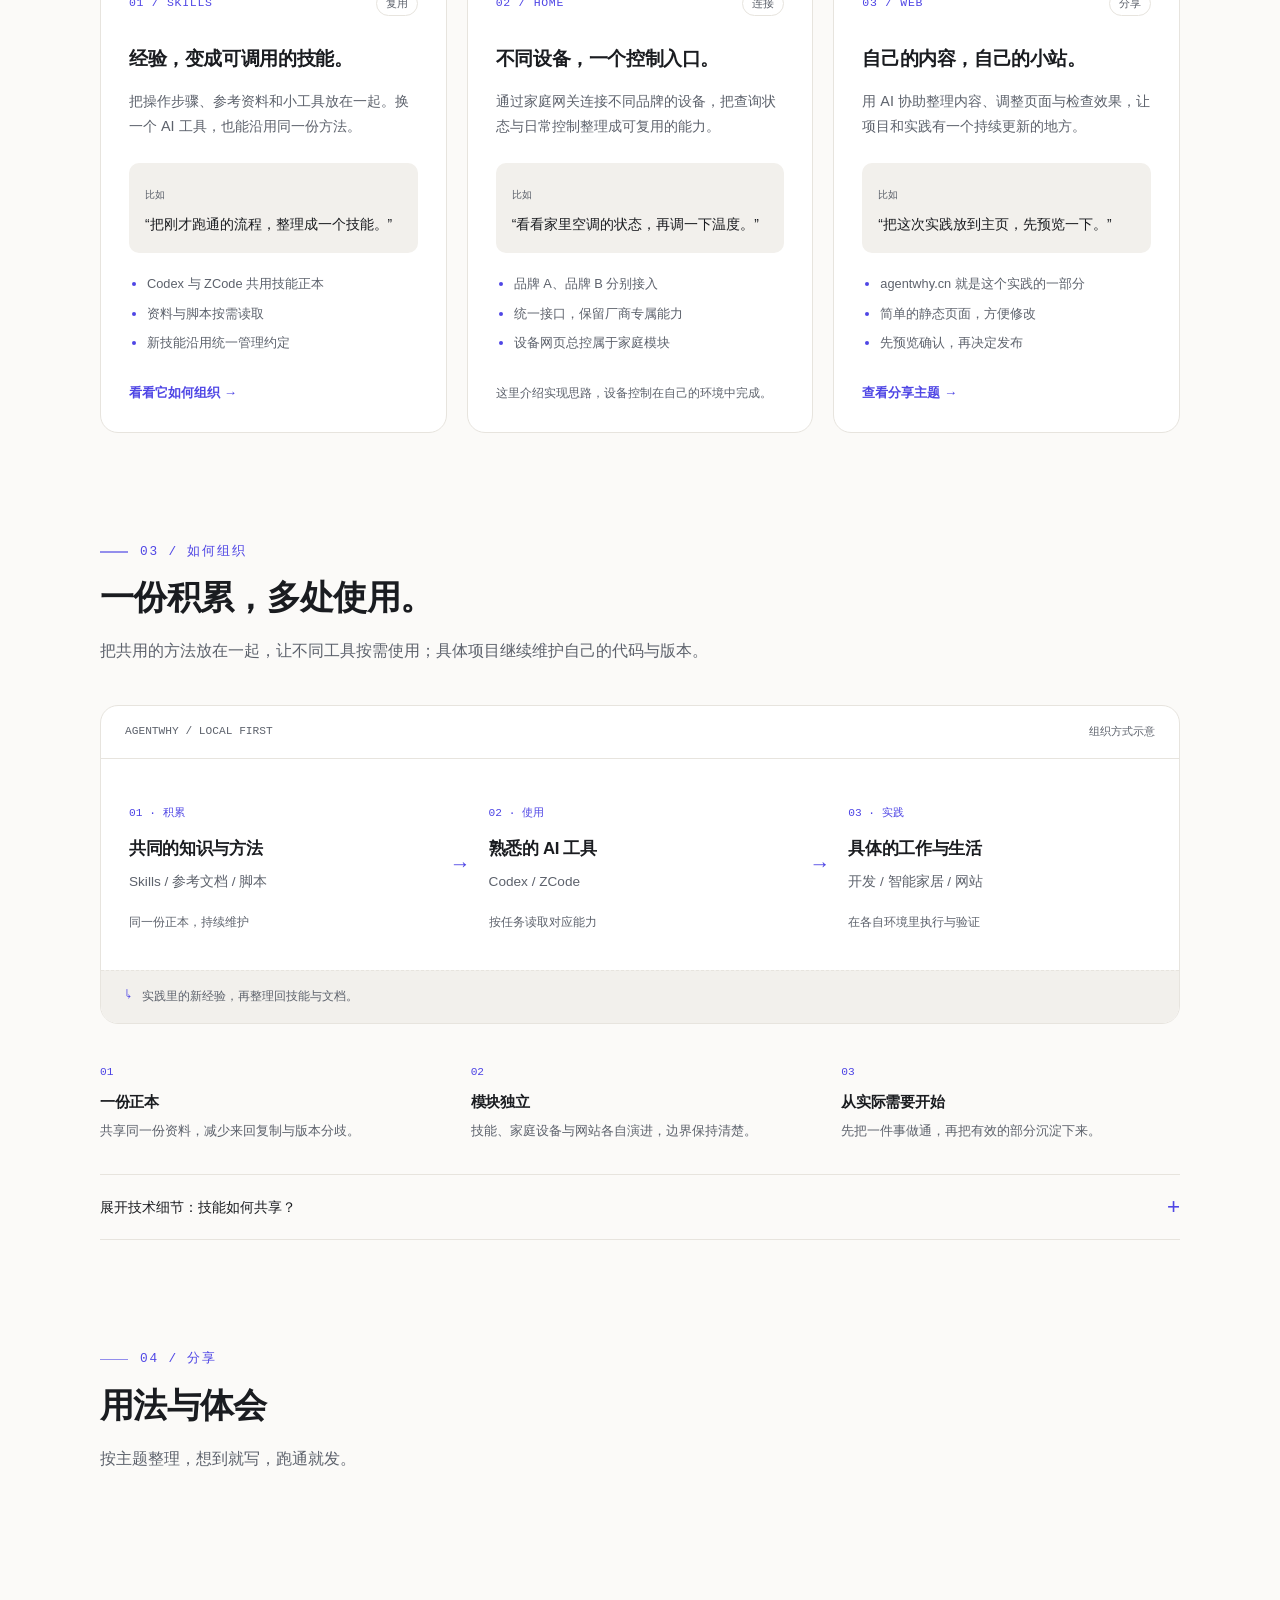
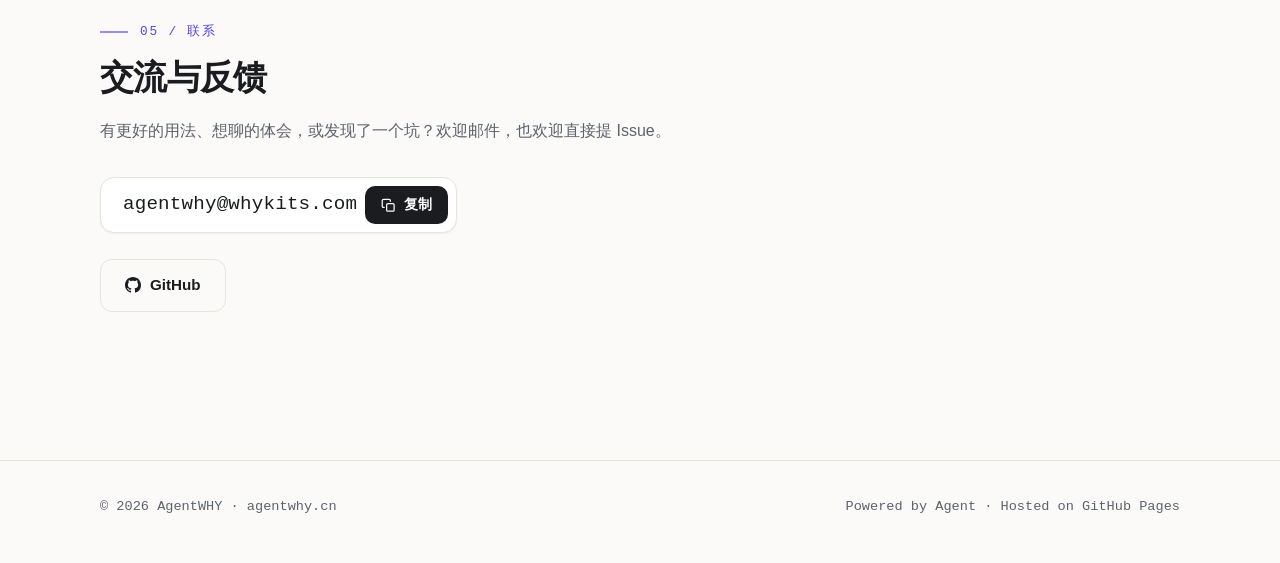
==== commit 3ecb1c50: "feat: expand homepage with capabilities and architecture overview" ====
--- a/index.html
+++ b/index.html
@@ -4,8 +4,8 @@
   <meta charset="utf-8">
   <meta name="viewport" content="width=device-width, initial-scale=1">
 
-  <title>AgentWHY · 高效应用 AI 的实验与分享</title>
-  <meta name="description" content="AgentWHY — 探索高效应用 AI 的实验项目：用法拆解、工作流实录与踩坑体会。">
+  <title>AgentWHY · 把 AI 用进工作与生活</title>
+  <meta name="description" content="AgentWHY — 我的个人 AI 工具集。积累可复用技能、连接智能家居、维护个人网站，记录真实的实践与体会。">
   <meta name="author" content="whykits">
 
   <link rel="canonical" href="https://agentwhy.cn/">
@@ -13,14 +13,14 @@
   <!-- Open Graph / 分享卡片 -->
   <meta property="og:type" content="website">
   <meta property="og:site_name" content="AgentWHY">
-  <meta property="og:title" content="AgentWHY · 高效应用 AI 的实验与分享">
-  <meta property="og:description" content="用法拆解、工作流实录与踩坑体会，持续更新。">
+  <meta property="og:title" content="AgentWHY · 把 AI 用进工作与生活">
+  <meta property="og:description" content="积累技能、连接设备、维护网站，把有效的方法持续用起来。">
   <meta property="og:url" content="https://agentwhy.cn/">
   <meta property="og:locale" content="zh_CN">
   <meta property="og:image" content="https://agentwhy.cn/assets/img/og.png">
   <meta name="twitter:card" content="summary_large_image">
-  <meta name="twitter:title" content="AgentWHY · 高效应用 AI 的实验与分享">
-  <meta name="twitter:description" content="用法拆解、工作流实录与踩坑体会，持续更新。">
+  <meta name="twitter:title" content="AgentWHY · 把 AI 用进工作与生活">
+  <meta name="twitter:description" content="积累技能、连接设备、维护网站，把有效的方法持续用起来。">
   <meta name="twitter:image" content="https://agentwhy.cn/assets/img/og.png">
 
   <meta name="theme-color" content="#fbfaf8">
@@ -72,9 +72,10 @@
       </a>
 
       <nav class="nav-links" aria-label="主导航">
-        <a href="#about">关于</a>
+        <a href="#capabilities">能力</a>
+        <a href="#architecture">架构</a>
         <a href="#share">分享</a>
-        <a href="#contact">联系</a>
+        <a class="nav-contact" href="#contact">联系</a>
 
         <a class="icon-btn nav-gh" data-site="github" href="https://github.com/whykits/agentwhy" target="_blank"
            rel="noopener" aria-label="GitHub 仓库">
@@ -105,6 +106,7 @@
     <section class="hero">
       <div class="hero-mark mono" aria-hidden="true">W</div>
       <div class="container">
+        <div class="hero-layout">
         <div class="hero-inner">
           <p class="hero-eyebrow mono reveal">
             <span class="status-dot" aria-hidden="true"></span>agentwhy.cn
@@ -113,26 +115,40 @@
           <h1 class="hero-title reveal d1">Agent<em>WHY</em></h1>
 
           <p class="hero-sub reveal d2">
-            一个探索「高效应用 AI」的实验项目。<br>
-            记录用法、工作流，和踩过坑之后的体会。
+            <strong>把 AI 用进自己的工作与生活。</strong><br>
+            让经验成为技能，让工具连接日常。<br>
+            一个从实际需求出发，持续生长的个人工具集。
           </p>
 
           <div class="hero-actions reveal d3">
-            <a class="btn btn-primary" data-site="github" href="https://github.com/whykits/agentwhy" target="_blank" rel="noopener">
-              GitHub
+            <a class="btn btn-primary" href="#capabilities">
+              探索能力
               <svg viewBox="0 0 24 24" fill="none" stroke="currentColor" stroke-width="2.2"
                    stroke-linecap="round" stroke-linejoin="round" aria-hidden="true" focusable="false">
                 <path d="M5 12h14M13 6l6 6-6 6"/>
               </svg>
             </a>
             <a class="btn btn-ghost" href="#about">
-              了解更多
+              关于这个实验
               <svg viewBox="0 0 24 24" fill="none" stroke="currentColor" stroke-width="2.2"
                    stroke-linecap="round" stroke-linejoin="round" aria-hidden="true" focusable="false">
                 <path d="M12 5v14M5 12l7 7 7-7"/>
               </svg>
             </a>
           </div>
+          <p class="hero-note mono">个人实践 / 本地优先 / 持续积累</p>
+        </div>
+        <aside class="hero-console reveal d2" aria-label="AgentWHY 能力目录示意">
+          <div class="console-bar"><span class="console-dots" aria-hidden="true"><i></i><i></i><i></i></span><span class="mono">agentwhy / workspace</span></div>
+          <div class="console-body">
+            <p class="console-command mono"><span aria-hidden="true">&gt;_</span> 把有效的方法，留下来。</p>
+            <p class="console-caption">从一次尝试，到下一次直接用。</p>
+            <a class="console-row" href="#skill-capability"><span class="console-symbol mono" aria-hidden="true">01</span><span><strong>复用经验</strong><small>Skills · 文档 · 脚本</small></span><span class="console-arrow" aria-hidden="true">↗</span></a>
+            <a class="console-row" href="#home-capability"><span class="console-symbol mono" aria-hidden="true">02</span><span><strong>连接生活</strong><small>设备 · 网关 · 控制</small></span><span class="console-arrow" aria-hidden="true">↗</span></a>
+            <a class="console-row" href="#web-capability"><span class="console-symbol mono" aria-hidden="true">03</span><span><strong>记录与分享</strong><small>内容 · 页面 · agentwhy.cn</small></span><span class="console-arrow" aria-hidden="true">↗</span></a>
+            <div class="console-foot mono"><span>小步实现，持续完善</span><span aria-hidden="true">▊</span></div>
+          </div>
+        </aside>
         </div>
       </div>
     </section>
@@ -147,37 +163,112 @@
         <div class="about-grid">
           <div class="about-text reveal d1">
             <p class="lead">
-              AgentWHY 是一个持续进行的实验：探索「怎样把 AI 用得更高效」，
-              把真正有效的方法沉淀下来，分享出来。
+              AgentWHY 是一个持续进行的实验：把 AI 放进真实的工作与生活，
+              将有效的方法整理成自己的工具，再把过程与体会分享出来。
             </p>
             <p>
-              这里有用法拆解、工作流实录，也有踩坑之后的体会。
-              不追热点，只记录跑得通、真能省时间的东西。
+              从一份能反复调用的技能，到家里的设备控制，再到这个网站。
+              每个模块解决一个具体问题，也为下一次尝试留下一点积累。
             </p>
           </div>
 
           <ul class="now-list reveal d2">
             <li>
               <span class="k mono">定位</span>
-              <span class="v">高效应用 AI 的实验项目</span>
+              <span class="v">个人 AI 工具与实践合集</span>
             </li>
             <li>
               <span class="k mono">性质</span>
-              <span class="v">开源 · 持续更新</span>
+              <span class="v">独立探索 · 持续更新</span>
             </li>
             <li>
               <span class="k mono">内容</span>
-              <span class="v">用法 · 工作流 · 体会</span>
+              <span class="v">技能 · 智能家居 · 个人网站</span>
             </li>
           </ul>
         </div>
       </div>
     </section>
 
+    <!-- ================= 能力 ================= -->
+    <section class="section" id="capabilities">
+      <div class="container">
+        <p class="eyebrow mono reveal">02 / 能力</p>
+        <h2 class="reveal">从工作，到生活。</h2>
+        <p class="lead reveal">三个正在积累的方向。共同的出发点，是让下一次做事更顺手。</p>
+        <div class="capability-grid">
+          <article class="capability reveal d1" id="skill-capability">
+            <div class="capability-top"><span class="module-number mono">01 / SKILLS</span><span class="module-tag">复用</span></div>
+            <h3>经验，变成可调用的技能。</h3>
+            <p>把操作步骤、参考资料和小工具放在一起。换一个 AI 工具，也能沿用同一份方法。</p>
+            <div class="capability-example"><span class="example-label mono">比如</span><p>“把刚才跑通的流程，整理成一个技能。”</p></div>
+            <ul class="module-facts"><li>Codex 与 ZCode 共用技能正本</li><li>资料与脚本按需读取</li><li>新技能沿用统一管理约定</li></ul>
+            <a class="text-link" href="#architecture">看看它如何组织 <span aria-hidden="true">→</span></a>
+          </article>
+          <article class="capability reveal d2" id="home-capability">
+            <div class="capability-top"><span class="module-number mono">02 / HOME</span><span class="module-tag">连接</span></div>
+            <h3>不同设备，一个控制入口。</h3>
+            <p>通过家庭网关连接不同品牌的设备，把查询状态与日常控制整理成可复用的能力。</p>
+            <div class="capability-example"><span class="example-label mono">比如</span><p>“看看家里空调的状态，再调一下温度。”</p></div>
+            <ul class="module-facts"><li>品牌 A、品牌 B 分别接入</li><li>统一接口，保留厂商专属能力</li><li>设备网页总控属于家庭模块</li></ul>
+            <p class="module-note">这里介绍实现思路，设备控制在自己的环境中完成。</p>
+          </article>
+          <article class="capability reveal d3" id="web-capability">
+            <div class="capability-top"><span class="module-number mono">03 / WEB</span><span class="module-tag">分享</span></div>
+            <h3>自己的内容，自己的小站。</h3>
+            <p>用 AI 协助整理内容、调整页面与检查效果，让项目和实践有一个持续更新的地方。</p>
+            <div class="capability-example"><span class="example-label mono">比如</span><p>“把这次实践放到主页，先预览一下。”</p></div>
+            <ul class="module-facts"><li>agentwhy.cn 就是这个实践的一部分</li><li>简单的静态页面，方便修改</li><li>先预览确认，再决定发布</li></ul>
+            <a class="text-link" href="#share">查看分享主题 <span aria-hidden="true">→</span></a>
+          </article>
+        </div>
+      </div>
+    </section>
+
+    <!-- ================= 架构 ================= -->
+    <section class="section" id="architecture">
+      <div class="container">
+        <p class="eyebrow mono reveal">03 / 如何组织</p>
+        <h2 class="reveal">一份积累，多处使用。</h2>
+        <p class="lead reveal">把共用的方法放在一起，让不同工具按需使用；具体项目继续维护自己的代码与版本。</p>
+        <div class="architecture-board reveal">
+          <div class="architecture-heading"><span class="mono">AGENTWHY / LOCAL FIRST</span><span>组织方式示意</span></div>
+          <div class="architecture-flow">
+            <div class="architecture-node"><span class="node-step mono">01 · 积累</span><h3>共同的知识与方法</h3><p>Skills / 参考文档 / 脚本</p><span class="node-caption">同一份正本，持续维护</span></div>
+            <span class="flow-arrow" aria-hidden="true">→</span>
+            <div class="architecture-node"><span class="node-step mono">02 · 使用</span><h3>熟悉的 AI 工具</h3><p>Codex / ZCode</p><span class="node-caption">按任务读取对应能力</span></div>
+            <span class="flow-arrow" aria-hidden="true">→</span>
+            <div class="architecture-node"><span class="node-step mono">03 · 实践</span><h3>具体的工作与生活</h3><p>开发 / 智能家居 / 网站</p><span class="node-caption">在各自环境里执行与验证</span></div>
+          </div>
+          <p class="architecture-return"><span aria-hidden="true">↳</span> 实践里的新经验，再整理回技能与文档。</p>
+        </div>
+        <div class="principles reveal">
+          <div><span class="mono">01</span><h3>一份正本</h3><p>共享同一份资料，减少来回复制与版本分歧。</p></div>
+          <div><span class="mono">02</span><h3>模块独立</h3><p>技能、家庭设备与网站各自演进，边界保持清楚。</p></div>
+          <div><span class="mono">03</span><h3>从实际需要开始</h3><p>先把一件事做通，再把有效的部分沉淀下来。</p></div>
+        </div>
+        <details class="implementation reveal">
+          <summary><span>展开技术细节：技能如何共享？</span><span class="detail-plus" aria-hidden="true">+</span></summary>
+          <div class="implementation-body">
+            <div><p>技能正本保存在本地的 <code>~/.agentwhy/skills/</code>。两个客户端通过软链接入，文件只维护一份。</p><p>项目专属的设计和脚本仍跟随项目代码。共享目录的 Git 版本管理是下一步整理项；软链本身不提供历史记录。</p></div>
+            <pre aria-label="共享技能目录示意"><code>~/.agentwhy/
+├── skills/           技能正本
+│   └── 技能名/
+│       └── SKILL.md
+└── docs/             共用文档（按需）
+
+Codex ──┐
+        ├── 软链 ──→ 同一份技能
+ZCode ──┘</code></pre>
+          </div>
+        </details>
+      </div>
+    </section>
+
     <!-- ================= 分享 ================= -->
     <section class="section" id="share">
       <div class="container">
-        <p class="eyebrow mono reveal">02 / 分享</p>
+        <p class="eyebrow mono reveal">04 / 分享</p>
         <h2 class="reveal">用法与体会</h2>
         <p class="lead reveal">按主题整理，想到就写，跑通就发。</p>
 
@@ -194,7 +285,7 @@
     <!-- ================= 联系 ================= -->
     <section class="section" id="contact">
       <div class="container">
-        <p class="eyebrow mono reveal">03 / 联系</p>
+        <p class="eyebrow mono reveal">05 / 联系</p>
         <h2 class="reveal">交流与反馈</h2>
         <p class="lead reveal">
           有更好的用法、想聊的体会，或发现了一个坑？欢迎邮件，也欢迎直接提 Issue。
--- a/assets/css/style.css
+++ b/assets/css/style.css
@@ -17,11 +17,15 @@
   --accent: #4f46e5;
   --accent-2: #9333ea;
   --grad: linear-gradient(120deg, var(--accent), var(--accent-2));
-  --glow: rgba(79, 70, 229, 0.08);
-  --dot: rgba(26, 28, 32, 0.10);
 
   --btn-inverse-bg: #1a1c20;
   --btn-inverse-fg: #fbfaf8;
+
+  /* 导航终端图标（跟随明暗主题） */
+  --icon-bg: #f7f7f4;
+  --icon-bar: #e2e2dd;
+  --icon-line: #c8c8c2;
+  --icon-prompt: #26282d;
 
   --shadow-rest: 0 1px 2px rgba(23, 22, 20, 0.05);
   --shadow-lift: 0 18px 44px -14px rgba(23, 22, 20, 0.18);
@@ -39,11 +43,15 @@
 
   --accent: #818cf8;
   --accent-2: #c084fc;
-  --glow: rgba(129, 140, 248, 0.09);
-  --dot: rgba(236, 237, 239, 0.09);
 
   --btn-inverse-bg: #eceded;
   --btn-inverse-fg: #0f1013;
+
+  /* 导航终端图标（跟随明暗主题） */
+  --icon-bg: #26282d;
+  --icon-bar: #3c3f46;
+  --icon-line: #4a4d55;
+  --icon-prompt: #e8eaf0;
 
   --shadow-rest: 0 1px 2px rgba(0, 0, 0, 0.3);
   --shadow-lift: 0 18px 44px -14px rgba(0, 0, 0, 0.55);
@@ -209,35 +217,32 @@
   overflow: hidden;
 }
 
-/* 点阵背景 */
+/* 噪点颗粒（胶片质感，配合极光） */
 .hero::before {
   content: "";
   position: absolute;
   inset: 0;
-  background-image: radial-gradient(var(--dot) 1px, transparent 1px);
-  background-size: 28px 28px;
-  -webkit-mask-image: radial-gradient(
-    ellipse 90% 75% at 50% 42%,
-    #000 25%,
-    transparent 72%
-  );
-  mask-image: radial-gradient(
-    ellipse 90% 75% at 50% 42%,
-    #000 25%,
-    transparent 72%
-  );
+  background-image: url("data:image/svg+xml;utf8,<svg xmlns='http://www.w3.org/2000/svg' width='160' height='160'><filter id='n'><feTurbulence type='fractalNoise' baseFrequency='0.9' numOctaves='2'/><feColorMatrix type='saturate' values='0'/></filter><rect width='100%25' height='100%25' filter='url(%23n)' opacity='0.05'/></svg>");
   pointer-events: none;
 }
 
-/* 角落光晕 */
+/* 极光渐变（品牌色光斑） */
 .hero::after {
   content: "";
   position: absolute;
   inset: 0;
   background:
-    radial-gradient(640px 420px at 82% 12%, var(--glow), transparent 65%),
-    radial-gradient(520px 380px at 8% 92%, var(--glow), transparent 68%);
+    radial-gradient(760px 520px at 84% 14%, rgba(79, 70, 229, 0.14), transparent 68%),
+    radial-gradient(680px 500px at 8% 90%, rgba(147, 51, 234, 0.11), transparent 68%),
+    radial-gradient(480px 360px at 58% 55%, rgba(56, 189, 248, 0.05), transparent 70%);
   pointer-events: none;
+}
+
+[data-theme="dark"] .hero::after {
+  background:
+    radial-gradient(760px 520px at 84% 14%, rgba(129, 140, 248, 0.17), transparent 68%),
+    radial-gradient(680px 500px at 8% 90%, rgba(192, 132, 252, 0.12), transparent 68%),
+    radial-gradient(480px 360px at 58% 55%, rgba(56, 189, 248, 0.06), transparent 70%);
 }
 
 .hero-inner {
@@ -404,6 +409,14 @@
 
 .about-text p + p { margin-top: 18px; }
 .about-text .lead { color: var(--text); }
+.about-text a {
+  color: var(--accent);
+  text-decoration: underline;
+  text-decoration-thickness: 1px;
+  text-underline-offset: 3px;
+  transition: opacity 0.2s ease;
+}
+.about-text a:hover { opacity: 0.75; }
 
 /* 「现在」清单 */
 .now-list {
@@ -498,18 +511,6 @@
   color: var(--text-2);
   letter-spacing: 0.02em;
 }
-
-/* 占位卡片（虚线） */
-.card--ghost {
-  background: transparent;
-  border-style: dashed;
-  box-shadow: none;
-  justify-content: center;
-  text-align: center;
-  min-height: 190px;
-}
-.card--ghost h3 { color: var(--text-2); font-weight: 600; }
-.card--ghost:hover { border-color: var(--accent); }
 
 /* ---------- 联系 ---------- */
 .email-box {
@@ -586,6 +587,108 @@
 .reveal.d2 { transition-delay: 0.16s; }
 .reveal.d3 { transition-delay: 0.24s; }
 
+/* ---------- 能力合集 ---------- */
+.hero-layout { display: grid; grid-template-columns: 1.15fr 0.85fr; align-items: center; gap: 48px; }
+.hero-layout .hero-inner { padding: 100px 0; }
+.hero-sub strong { color: var(--text); font-weight: 600; }
+.hero-note { margin-top: 30px; color: var(--text-2); font-size: 0.75rem; letter-spacing: 0.05em; }
+.hero-console { position: relative; z-index: 1; min-width: 0; border: 1px solid var(--line); border-radius: 18px; background: color-mix(in srgb, var(--card) 88%, transparent); box-shadow: var(--shadow-lift); overflow: hidden; }
+.console-bar { display: flex; align-items: center; gap: 18px; padding: 14px 18px; border-bottom: 1px solid var(--line); background: var(--bg-soft); font-size: 0.68rem; color: var(--text-2); }
+.console-dots { display: flex; gap: 5px; }
+.console-dots i { height: 7px; width: 7px; border-radius: 50%; background: #ff5f57; }
+.console-dots i:nth-child(2) { background: #febc2e; }
+.console-dots i:nth-child(3) { background: #28c840; }
+.console-body { padding: 24px; }
+.console-command { font-size: 0.9rem; font-weight: 600; }
+.console-command > span { color: var(--accent); margin-right: 7px; }
+.console-caption { color: var(--text-2); font-size: 0.8rem; margin: 7px 0 20px; }
+.console-row { display: flex; align-items: center; gap: 14px; padding: 16px 0; border-top: 1px solid var(--line); }
+.console-row strong { display: block; font-size: 0.95rem; font-weight: 600; }
+.console-row small { display: block; font-size: 0.75rem; color: var(--text-2); }
+.console-symbol { padding: 7px 9px; border-radius: 9px; color: var(--accent); background: color-mix(in srgb, var(--accent) 8%, var(--card)); font-size: 0.75rem; }
+.console-arrow { margin-left: auto; color: var(--text-2); }
+.console-row:hover strong, .console-row:hover .console-arrow { color: var(--accent); }
+.console-foot { display: flex; justify-content: space-between; padding-top: 16px; border-top: 1px solid var(--line); font-size: 0.68rem; color: var(--text-2); }
+.console-foot > span:last-child { color: var(--accent); }
+.capability-grid { display: grid; grid-template-columns: repeat(3, minmax(0, 1fr)); gap: 20px; margin-top: 40px; }
+.capability { display: flex; flex-direction: column; padding: 28px; border: 1px solid var(--line); border-radius: 18px; background: var(--card); scroll-margin-top: 90px; }
+.capability-top { display: flex; align-items: center; justify-content: space-between; gap: 10px; margin-bottom: 28px; }
+.module-number { font-size: 0.72rem; letter-spacing: 0.06em; color: var(--accent); }
+.module-tag { border: 1px solid var(--line); padding: 2px 9px; border-radius: 99px; font-size: 0.7rem; color: var(--text-2); }
+.capability h3 { font-size: 1.2rem; line-height: 1.6; margin-bottom: 14px; }
+.capability > p { color: var(--text-2); font-size: 0.9rem; }
+.capability-example { margin: 24px 0 20px; padding: 16px; background: var(--bg-soft); border-radius: 10px; }
+.example-label { font-size: 0.65rem; color: var(--text-2); }
+.capability-example p { font-size: 0.86rem; margin-top: 6px; }
+.module-facts { padding-left: 18px; margin: 0 0 26px; color: var(--text-2); font-size: 0.8rem; }
+.module-facts li + li { margin-top: 7px; }
+.module-facts li::marker { color: var(--accent); }
+.text-link { color: var(--accent); font-size: 0.83rem; font-weight: 600; margin-top: auto; }
+.text-link:hover { text-decoration: underline; text-underline-offset: 4px; }
+.capability .module-note { margin-top: auto; font-size: 0.73rem; }
+.architecture-board { margin-top: 40px; border: 1px solid var(--line); border-radius: 18px; overflow: hidden; background: var(--card); }
+.architecture-heading { display: flex; justify-content: space-between; gap: 12px; padding: 16px 24px; border-bottom: 1px solid var(--line); color: var(--text-2); font-size: 0.7rem; }
+.architecture-flow { display: grid; grid-template-columns: 1fr auto 1fr auto 1fr; align-items: center; padding: 38px 28px; gap: 18px; }
+.architecture-node { min-width: 0; }
+.node-step { color: var(--accent); font-size: 0.7rem; }
+.architecture-node h3 { font-size: 1.05rem; margin: 14px 0 10px; }
+.architecture-node p { color: var(--text-2); font-size: 0.85rem; }
+.node-caption { display: block; color: var(--text-2); font-size: 0.72rem; margin-top: 18px; }
+.flow-arrow { font-size: 1.3rem; color: var(--accent); }
+.architecture-return { padding: 15px 24px; border-top: 1px dashed var(--line); font-size: 0.78rem; color: var(--text-2); background: var(--bg-soft); }
+.architecture-return span { color: var(--accent); margin-right: 8px; }
+.principles { display: grid; grid-template-columns: repeat(3, minmax(0, 1fr)); gap: 32px; margin: 32px 0; }
+.principles .mono { color: var(--accent); font-size: 0.7rem; }
+.principles h3 { margin: 8px 0; font-size: 0.95rem; }
+.principles p { font-size: 0.83rem; color: var(--text-2); }
+.implementation { border-block: 1px solid var(--line); }
+.implementation summary { display: flex; align-items: center; justify-content: space-between; gap: 16px; padding: 20px 0; font-size: 0.88rem; cursor: pointer; list-style: none; }
+.implementation summary::-webkit-details-marker { display: none; }
+.detail-plus { color: var(--accent); font-size: 1.4rem; line-height: 1; }
+.implementation[open] .detail-plus { transform: rotate(45deg); }
+.implementation-body { display: grid; grid-template-columns: 1fr 1fr; gap: 40px; padding: 6px 0 28px; }
+.implementation-body p { font-size: 0.85rem; color: var(--text-2); }
+.implementation-body p + p { margin-top: 14px; }
+.implementation-body pre { margin: 0; padding: 20px; overflow-x: auto; background: var(--bg-soft); border-radius: 12px; font-size: 0.73rem; line-height: 1.8; }
+.implementation-body > div { min-width: 0; }
+.implementation-body p code { overflow-wrap: anywhere; color: var(--accent); }
+
+@media (max-width: 1000px) {
+  .hero-layout { gap: 30px; }
+  .hero-title { font-size: clamp(3rem, 7.5vw, 5.25rem); }
+  .capability { padding: 22px; }
+}
+@media (max-width: 820px) {
+  .hero-layout { grid-template-columns: 1fr; gap: 0; padding-bottom: 52px; }
+  .hero-layout .hero-inner { padding: 64px 0 40px; }
+  .hero-console { width: 100%; max-width: 520px; }
+  .capability-grid { grid-template-columns: 1fr; }
+  .architecture-flow { gap: 12px; padding: 30px 22px; }
+  .architecture-node h3 { font-size: 0.95rem; }
+  .nav-contact { display: none; }
+}
+@media (max-width: 600px) {
+  .hero-title { font-size: clamp(2.8rem, 11vw, 4rem); }
+  .hero-layout .hero-inner { padding-top: 50px; }
+  .hero-sub { font-size: 0.97rem; }
+  .hero-actions { margin-top: 28px; gap: 10px; }
+  .hero-actions .btn { padding: 11px 17px; font-size: 0.85rem; }
+  .console-body { padding: 20px; }
+  .architecture-flow { grid-template-columns: 1fr; gap: 18px; }
+  .flow-arrow { transform: rotate(90deg); justify-self: start; }
+  .node-caption { margin-top: 8px; }
+  .architecture-heading { padding-inline: 18px; font-size: 0.6rem; }
+  .principles { grid-template-columns: 1fr; gap: 20px; }
+  .implementation-body { grid-template-columns: 1fr; gap: 20px; }
+  .implementation summary { font-size: 0.8rem; }
+}
+@media (max-width: 370px) {
+  .nav-inner { gap: 6px; }
+  .nav-links { gap: 0; }
+  .nav-links a { padding-inline: 5px; }
+  .brand { gap: 5px; font-size: 0.85rem; }
+}
+
 /* ---------- 404 ---------- */
 .page-404 {
   min-height: 100svh;
@@ -617,7 +720,7 @@
 @media (max-width: 600px) {
   .container { width: min(100% - 40px, 1080px); }
   .brand { font-size: 0.95rem; gap: 8px; }
-  .brand svg { width: 22px; height: 22px; }
+  .brand svg { width: 18px; height: 18px; }
   .nav-links { font-size: 0.85rem; gap: 2px; }
   .nav-links a { padding: 7px 7px; }
   .icon-btn { width: 34px; height: 34px; }
